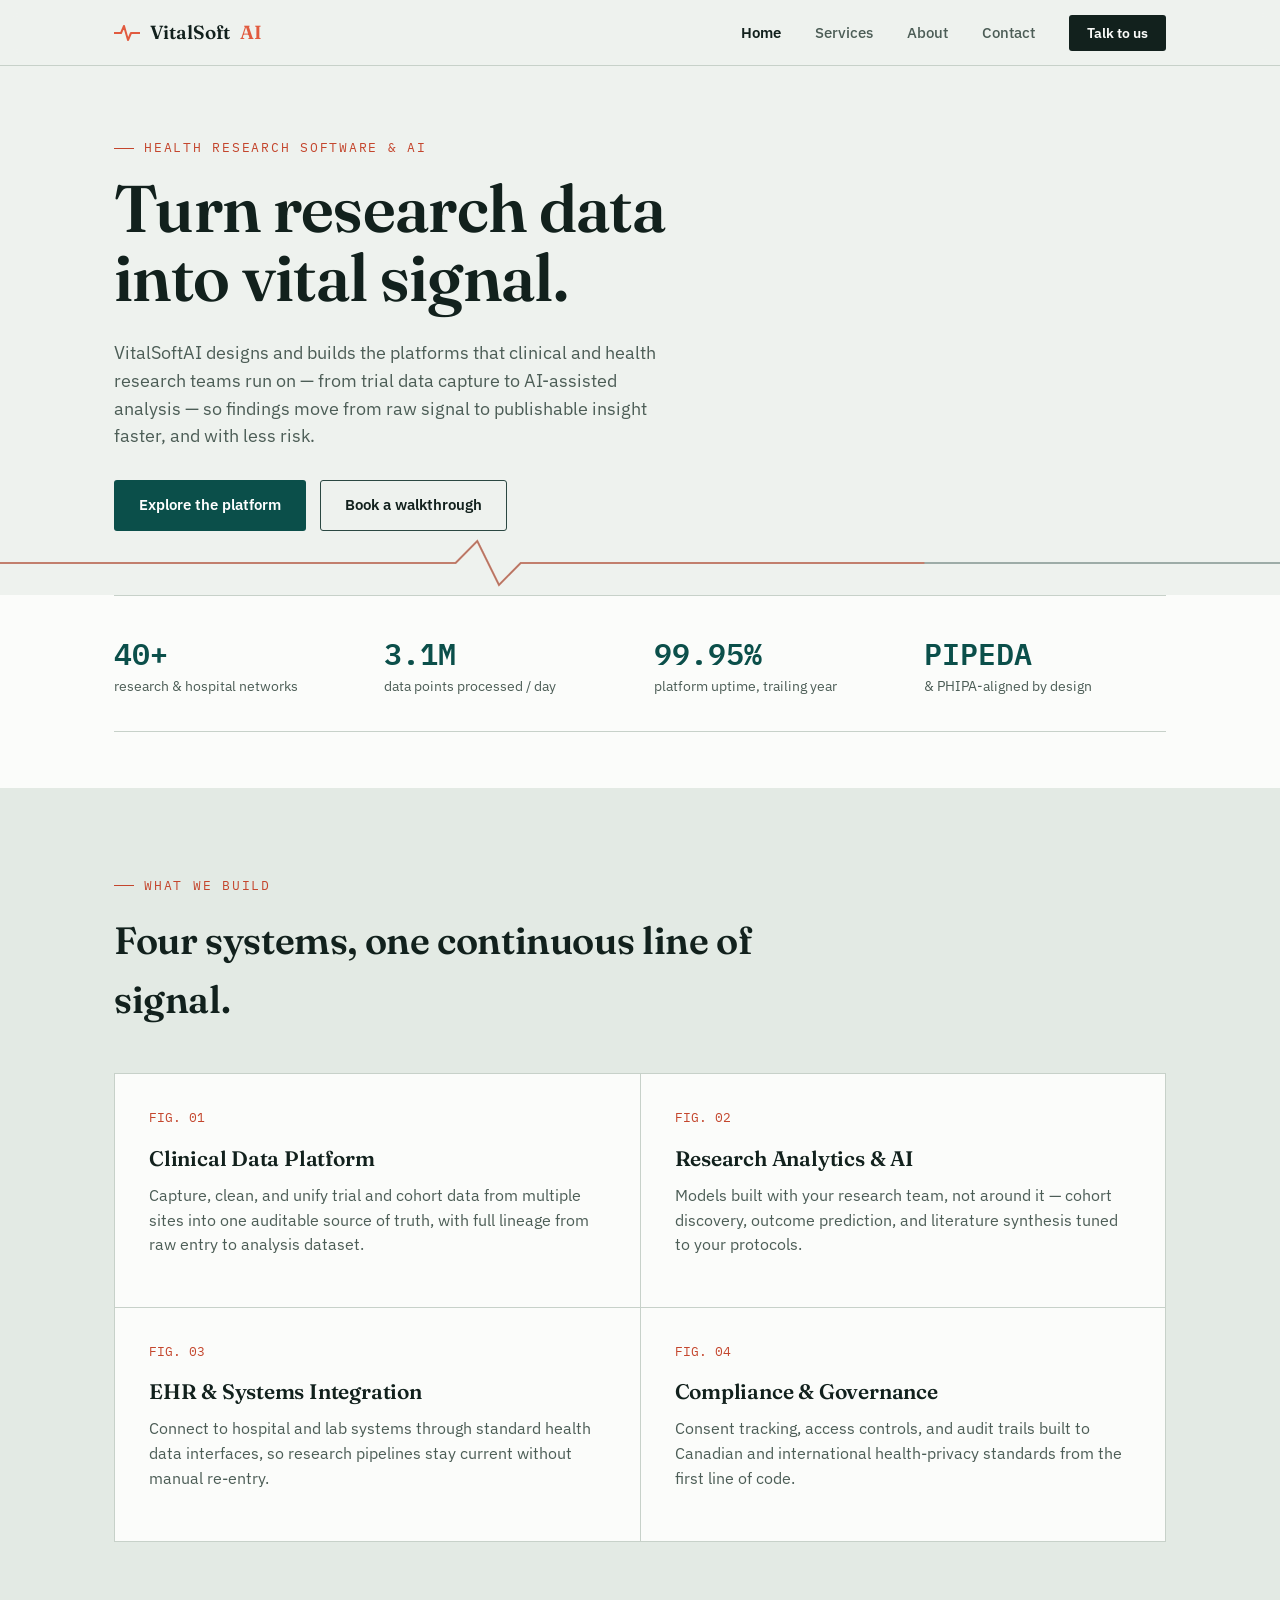
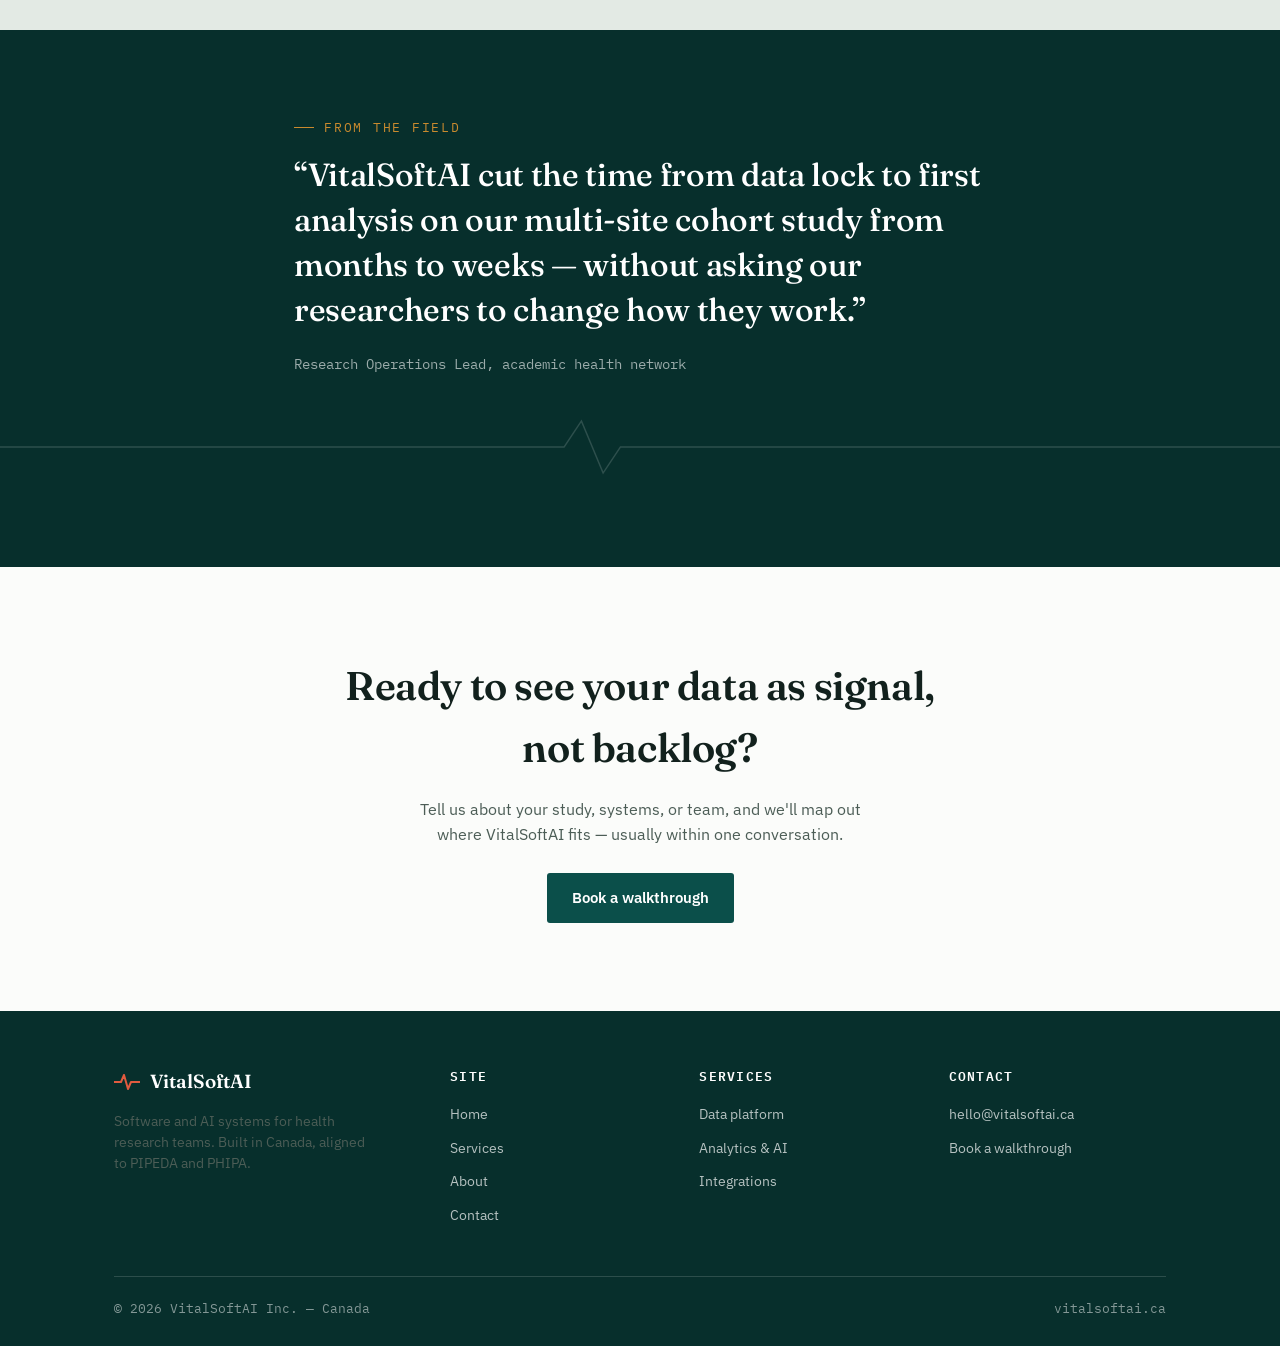
==== public/index.html @ 4e1ee99f "Fixed Message Send" ====
<!DOCTYPE html>
<html lang="en">
<head>
<meta charset="UTF-8">
<meta name="viewport" content="width=device-width, initial-scale=1.0">
<title>VitalSoftAI — Software for Health Research</title>
<meta name="description" content="VitalSoftAI builds data platforms, AI analytics, and compliant software for clinical and health research teams.">
<link rel="preconnect" href="https://fonts.googleapis.com">
<link href="https://fonts.googleapis.com/css2?family=Fraunces:opsz,wght@9..144,400;9..144,500;9..144,600;9..144,700&family=IBM+Plex+Sans:wght@400;500;600;700&family=IBM+Plex+Mono:wght@400;500;600&display=swap" rel="stylesheet">
<link rel="stylesheet" href="style.css">
</head>
<body>

<nav class="site-nav">
  <div class="wrap">
    <a href="index.html" class="brand">
      <svg class="pulse-mark" viewBox="0 0 26 16"><path d="M0 8 H7 L10 1 L14 15 L17 8 H26"/></svg>
      VitalSoft<span style="color:var(--coral)">AI</span>
    </a>
    <ul class="nav-links">
      <li><a href="index.html" class="active">Home</a></li>
      <li><a href="services.html">Services</a></li>
      <li><a href="about.html">About</a></li>
      <li><a href="contact.html">Contact</a></li>
      <li><a href="contact.html" class="nav-cta">Talk to us</a></li>
    </ul>
    <button class="nav-toggle" aria-label="Toggle menu"><span></span><span></span><span></span></button>
  </div>
</nav>

<!-- HERO -->
<header>
  <div class="wrap" style="padding-top:72px;">
    <p class="eyebrow">Health research software &amp; AI</p>
    <h1 style="font-size:clamp(38px,6vw,66px); max-width:15ch; line-height:1.05;">
      Turn research data into vital signal.
    </h1>
    <p style="font-size:18px; max-width:52ch; margin-top:20px;">
      VitalSoftAI designs and builds the platforms that clinical and health research
      teams run on — from trial data capture to AI-assisted analysis — so findings
      move from raw signal to publishable insight faster, and with less risk.
    </p>
    <div style="display:flex; gap:14px; margin-top:30px; flex-wrap:wrap;">
      <a href="services.html" class="btn btn-primary">Explore the platform</a>
      <a href="contact.html" class="btn btn-ghost">Book a walkthrough</a>
    </div>
  </div>

  <svg class="trace" viewBox="0 0 1180 64" preserveAspectRatio="none" aria-hidden="true">
    <path d="M0 32 H420 L440 10 L460 54 L480 32 H1180" />
    <path class="draw" d="M0 32 H420 L440 10 L460 54 L480 32 H1180" />
  </svg>
</header>

<!-- PROOF STRIP -->
<section class="section-tight panel-bg" style="padding-top:0;">
  <div class="wrap">
    <div style="display:grid; grid-template-columns:repeat(4,1fr); gap:28px; border-top:1px solid var(--line); border-bottom:1px solid var(--line); padding:34px 0;">
      <div>
        <div style="font-family:var(--f-mono); font-size:30px; font-weight:600; color:var(--teal);">40+</div>
        <div style="font-size:13.5px; color:var(--ink-soft);">research &amp; hospital networks</div>
      </div>
      <div>
        <div style="font-family:var(--f-mono); font-size:30px; font-weight:600; color:var(--teal);">3.1M</div>
        <div style="font-size:13.5px; color:var(--ink-soft);">data points processed / day</div>
      </div>
      <div>
        <div style="font-family:var(--f-mono); font-size:30px; font-weight:600; color:var(--teal);">99.95%</div>
        <div style="font-size:13.5px; color:var(--ink-soft);">platform uptime, trailing year</div>
      </div>
      <div>
        <div style="font-family:var(--f-mono); font-size:30px; font-weight:600; color:var(--teal);">PIPEDA</div>
        <div style="font-size:13.5px; color:var(--ink-soft);">&amp; PHIPA-aligned by design</div>
      </div>
    </div>
  </div>
</section>

<!-- PILLARS -->
<section class="alt-bg">
  <div class="wrap">
    <p class="eyebrow">What we build</p>
    <h2 style="font-size:clamp(26px,3.4vw,38px); max-width:26ch;">Four systems, one continuous line of signal.</h2>

    <div class="reveal" style="display:grid; grid-template-columns:repeat(2,1fr); gap:1px; background:var(--line); margin-top:44px; border:1px solid var(--line);">

      <div style="background:var(--panel); padding:34px;">
        <div style="font-family:var(--f-mono); font-size:12.5px; color:var(--coral-deep); margin-bottom:14px;">FIG. 01</div>
        <h3 style="font-size:21px;">Clinical Data Platform</h3>
        <p>Capture, clean, and unify trial and cohort data from multiple sites into one
        auditable source of truth, with full lineage from raw entry to analysis dataset.</p>
      </div>

      <div style="background:var(--panel); padding:34px;">
        <div style="font-family:var(--f-mono); font-size:12.5px; color:var(--coral-deep); margin-bottom:14px;">FIG. 02</div>
        <h3 style="font-size:21px;">Research Analytics &amp; AI</h3>
        <p>Models built with your research team, not around it — cohort discovery,
        outcome prediction, and literature synthesis tuned to your protocols.</p>
      </div>

      <div style="background:var(--panel); padding:34px;">
        <div style="font-family:var(--f-mono); font-size:12.5px; color:var(--coral-deep); margin-bottom:14px;">FIG. 03</div>
        <h3 style="font-size:21px;">EHR &amp; Systems Integration</h3>
        <p>Connect to hospital and lab systems through standard health data
        interfaces, so research pipelines stay current without manual re-entry.</p>
      </div>

      <div style="background:var(--panel); padding:34px;">
        <div style="font-family:var(--f-mono); font-size:12.5px; color:var(--coral-deep); margin-bottom:14px;">FIG. 04</div>
        <h3 style="font-size:21px;">Compliance &amp; Governance</h3>
        <p>Consent tracking, access controls, and audit trails built to Canadian
        and international health-privacy standards from the first line of code.</p>
      </div>

    </div>
  </div>
</section>

<!-- QUOTE / DARK BAND -->
<section class="dark">
  <div class="wrap" style="max-width:820px;">
    <p class="eyebrow">From the field</p>
    <h2 style="font-size:clamp(24px,3vw,32px); font-weight:500; line-height:1.4;">
      “VitalSoftAI cut the time from data lock to first analysis on our multi-site
      cohort study from months to weeks — without asking our researchers to
      change how they work.”
    </h2>
    <p style="margin-top:22px; color:rgba(255,255,255,0.6); font-family:var(--f-mono); font-size:13.5px;">
      Research Operations Lead, academic health network
    </p>
  </div>
  <svg class="trace on-dark" viewBox="0 0 1180 64" preserveAspectRatio="none" style="margin-top:40px;" aria-hidden="true">
    <path d="M0 32 H520 L536 6 L556 58 L572 32 H1180" />
  </svg>
</section>

<!-- CTA -->
<section class="panel-bg" style="text-align:center;">
  <div class="wrap">
    <h2 style="font-size:clamp(26px,3.6vw,40px); max-width:22ch; margin:0 auto 18px;">
      Ready to see your data as signal, not backlog?
    </h2>
    <p style="max-width:46ch; margin:0 auto 26px;">
      Tell us about your study, systems, or team, and we'll map out where
      VitalSoftAI fits — usually within one conversation.
    </p>
    <a href="contact.html" class="btn btn-primary">Book a walkthrough</a>
  </div>
</section>

<footer>
  <div class="wrap">
    <div class="foot-grid">
      <div>
        <a href="index.html" class="brand" style="margin-bottom:14px; display:flex;">
          <svg class="pulse-mark" viewBox="0 0 26 16"><path d="M0 8 H7 L10 1 L14 15 L17 8 H26" stroke="rgba(255,255,255,0.75)"/></svg>
          VitalSoftAI
        </a>
        <p style="font-size:13.5px; max-width:32ch;">Software and AI systems for health research teams. Built in Canada, aligned to PIPEDA and PHIPA.</p>
      </div>
      <div>
        <h4>Site</h4>
        <ul>
          <li><a href="index.html">Home</a></li>
          <li><a href="services.html">Services</a></li>
          <li><a href="about.html">About</a></li>
          <li><a href="contact.html">Contact</a></li>
        </ul>
      </div>
      <div>
        <h4>Services</h4>
        <ul>
          <li><a href="services.html">Data platform</a></li>
          <li><a href="services.html">Analytics &amp; AI</a></li>
          <li><a href="services.html">Integrations</a></li>
        </ul>
      </div>
      <div>
        <h4>Contact</h4>
        <ul>
          <li><a href="mailto:hello@vitalsoftai.ca">hello@vitalsoftai.ca</a></li>
          <li><a href="contact.html">Book a walkthrough</a></li>
        </ul>
      </div>
    </div>
    <div class="foot-bottom">
      <span>© 2026 VitalSoftAI Inc. — Canada</span>
      <span>vitalsoftai.ca</span>
    </div>
  </div>
</footer>

<script src="main.js"></script>
</body>
</html>
---- public/style.css ----
/* ======================================================
   VitalSoftAI — Design Tokens
   Concept: the vital-sign waveform as structural signature.
   Health research produces signal — this site reads like one.
   ====================================================== */

:root{
  /* Color */
  --paper:      #EEF2EE;
  --paper-alt:  #E3EAE4;
  --panel:      #FBFCFA;
  --ink:        #12211D;
  --ink-soft:   #4C5D56;
  --ink-faint:  #83938B;
  --teal:       #0B4F4A;
  --teal-deep:  #072F2C;
  --teal-bright:#12746C;
  --coral:      #E15B3F;
  --coral-deep: #C4462D;
  --gold:       #C98A2E;
  --line:       #C7D1C9;
  --line-dark:  #2B4842;

  /* Type */
  --f-display: 'Fraunces', serif;
  --f-body:    'IBM Plex Sans', sans-serif;
  --f-mono:    'IBM Plex Mono', monospace;

  /* Layout */
  --maxw: 1180px;
  --pad: clamp(20px, 5vw, 64px);
}

*{ box-sizing:border-box; }
html{ scroll-behavior:smooth; }

body{
  margin:0;
  background:var(--paper);
  color:var(--ink);
  font-family:var(--f-body);
  font-size:16px;
  line-height:1.55;
  -webkit-font-smoothing:antialiased;
}

img,svg{ display:block; max-width:100%; }
a{ color:inherit; }

h1,h2,h3,h4{
  font-family:var(--f-display);
  color:var(--ink);
  margin:0 0 0.4em;
  font-weight:600;
  letter-spacing:-0.01em;
}

p{ margin:0 0 1em; color:var(--ink-soft); }

.wrap{
  max-width:var(--maxw);
  margin:0 auto;
  padding-left:var(--pad);
  padding-right:var(--pad);
}

.eyebrow{
  font-family:var(--f-mono);
  font-size:12.5px;
  letter-spacing:0.14em;
  text-transform:uppercase;
  color:var(--coral-deep);
  display:flex;
  align-items:center;
  gap:10px;
  margin-bottom:16px;
}
.eyebrow::before{
  content:"";
  width:20px; height:1px;
  background:var(--coral-deep);
  display:inline-block;
}

/* focus visibility */
a:focus-visible, button:focus-visible, input:focus-visible, textarea:focus-visible{
  outline:2px solid var(--teal-bright);
  outline-offset:3px;
}

@media (prefers-reduced-motion: reduce){
  *{ animation-duration:0.001ms !important; animation-iteration-count:1 !important; transition-duration:0.001ms !important; scroll-behavior:auto !important; }
}

/* ---------------- Nav ---------------- */
.site-nav{
  position:sticky; top:0; z-index:50;
  background:rgba(238,242,238,0.88);
  backdrop-filter:blur(8px);
  border-bottom:1px solid var(--line);
}
.site-nav .wrap{
  display:flex; align-items:center; justify-content:space-between;
  padding-top:18px; padding-bottom:18px;
}
.brand{
  display:flex; align-items:center; gap:10px;
  font-family:var(--f-display);
  font-weight:600; font-size:19px;
  text-decoration:none; color:var(--ink);
}
.brand .pulse-mark{ width:26px; height:16px; }
.brand .pulse-mark path{
  fill:none; stroke:var(--coral); stroke-width:2;
  stroke-linecap:round; stroke-linejoin:round;
}
.nav-links{
  display:flex; align-items:center; gap:34px;
  list-style:none; margin:0; padding:0;
}
.nav-links a{
  text-decoration:none; font-size:14.5px; color:var(--ink-soft);
  font-weight:500; transition:color .15s ease;
}
.nav-links a:hover, .nav-links a.active{ color:var(--teal); }
.nav-links a.active{ color:var(--ink); font-weight:600; }
.nav-cta{
  background:var(--ink); color:var(--panel) !important;
  padding:9px 18px; border-radius:3px; font-size:14px !important;
  font-weight:600 !important;
}
.nav-cta:hover{ background:var(--teal); color:var(--panel) !important; }
.nav-toggle{ display:none; }

@media (max-width:820px){
  .nav-links{
    position:fixed; inset:64px 0 auto 0; background:var(--panel);
    flex-direction:column; align-items:flex-start; gap:0;
    border-bottom:1px solid var(--line);
    transform:translateY(-8px); opacity:0; pointer-events:none;
    transition:opacity .18s ease, transform .18s ease;
  }
  .nav-links.open{ transform:translateY(0); opacity:1; pointer-events:auto; }
  .nav-links li{ width:100%; border-top:1px solid var(--line); }
  .nav-links a{ display:block; padding:16px var(--pad); }
  .nav-toggle{
    display:block; background:none; border:none; cursor:pointer;
    width:32px; height:24px; position:relative;
  }
  .nav-toggle span{
    position:absolute; left:0; right:0; height:2px; background:var(--ink);
    transition:transform .2s ease, opacity .2s ease;
  }
  .nav-toggle span:nth-child(1){ top:2px; }
  .nav-toggle span:nth-child(2){ top:11px; }
  .nav-toggle span:nth-child(3){ top:20px; }
  .nav-toggle.open span:nth-child(1){ transform:translateY(9px) rotate(45deg); }
  .nav-toggle.open span:nth-child(2){ opacity:0; }
  .nav-toggle.open span:nth-child(3){ transform:translateY(-9px) rotate(-45deg); }
}

/* ---------------- Waveform divider (signature element) ---------------- */
.trace{
  width:100%; height:64px; display:block;
  overflow:visible;
}
.trace path{
  fill:none; stroke:var(--line-dark); stroke-width:1.4;
  opacity:0.55;
}
.trace.on-dark path{ stroke:rgba(255,255,255,0.28); }
.trace .draw{
  stroke:var(--coral); stroke-width:2;
  stroke-dasharray:900; stroke-dashoffset:900;
  animation:draw 2.6s ease forwards 0.2s;
}
@keyframes draw{ to{ stroke-dashoffset:0; } }

/* ---------------- Buttons ---------------- */
.btn{
  display:inline-flex; align-items:center; gap:8px;
  font-family:var(--f-body); font-weight:600; font-size:14.5px;
  padding:13px 24px; border-radius:3px; text-decoration:none;
  border:1px solid transparent; cursor:pointer; transition:all .15s ease;
}
.btn-primary{ background:var(--teal); color:#fff; }
.btn-primary:hover{ background:var(--teal-deep); }
.btn-ghost{ background:transparent; color:var(--ink); border-color:var(--line-dark); }
.btn-ghost:hover{ border-color:var(--ink); }
.btn-on-dark.btn-ghost{ color:#fff; border-color:rgba(255,255,255,0.4); }
.btn-on-dark.btn-ghost:hover{ border-color:#fff; }

/* ---------------- Sections generic ---------------- */
section{ padding:88px 0; }
.section-tight{ padding:56px 0; }
.dark{ background:var(--teal-deep); color:#fff; }
.dark p{ color:rgba(255,255,255,0.72); }
.dark h1,.dark h2,.dark h3{ color:#fff; }
.dark .eyebrow{ color:var(--gold); }
.dark .eyebrow::before{ background:var(--gold); }

.panel-bg{ background:var(--panel); }
.alt-bg{ background:var(--paper-alt); }

/* ---------------- Reveal on scroll ---------------- */
.reveal{ opacity:0; transform:translateY(14px); transition:opacity .5s ease, transform .5s ease; }
.reveal.in{ opacity:1; transform:translateY(0); }

/* ---------------- Footer ---------------- */
footer{
  background:var(--teal-deep); color:rgba(255,255,255,0.75);
  padding:56px 0 28px;
}
footer .foot-grid{
  display:grid; grid-template-columns:1.4fr 1fr 1fr 1fr; gap:32px;
  margin-bottom:40px;
}
footer h4{ color:#fff; font-family:var(--f-mono); font-size:12.5px; letter-spacing:0.1em; text-transform:uppercase; margin-bottom:14px; font-weight:600;}
footer ul{ list-style:none; margin:0; padding:0; }
footer li{ margin-bottom:9px; }
footer a{ text-decoration:none; color:rgba(255,255,255,0.7); font-size:14px; }
footer a:hover{ color:#fff; }
footer .brand{ color:#fff; }
footer .foot-bottom{
  border-top:1px solid rgba(255,255,255,0.15); padding-top:22px;
  display:flex; justify-content:space-between; flex-wrap:wrap; gap:10px;
  font-size:12.5px; font-family:var(--f-mono); color:rgba(255,255,255,0.5);
}
@media (max-width:760px){
  footer .foot-grid{ grid-template-columns:1fr 1fr; }
}

/* ---------------- Responsive overrides for inline grids ---------------- */
@media (max-width:900px){
  section .wrap > div[style*="grid-template-columns:1fr 1fr"],
  section .wrap > div[style*="grid-template-columns:1.15fr 1fr"],
  section .wrap > div[style*="grid-template-columns:1fr 1.15fr"],
  section .wrap > div[style*="grid-template-columns:1.3fr 1fr"],
  section .wrap > div[style*="grid-template-columns:repeat(4,1fr)"],
  section .wrap > div[style*="grid-template-columns:repeat(3,1fr)"],
  section .wrap > div[style*="grid-template-columns:repeat(2,1fr)"]{
    grid-template-columns:1fr !important;
  }
  section .wrap > div[style*="order:2"]{ order:1 !important; }
  section .wrap > div[style*="order:1"]{ order:2 !important; }
}
@media (max-width:620px){
  h1{ font-size:clamp(30px,9vw,40px) !important; }
}
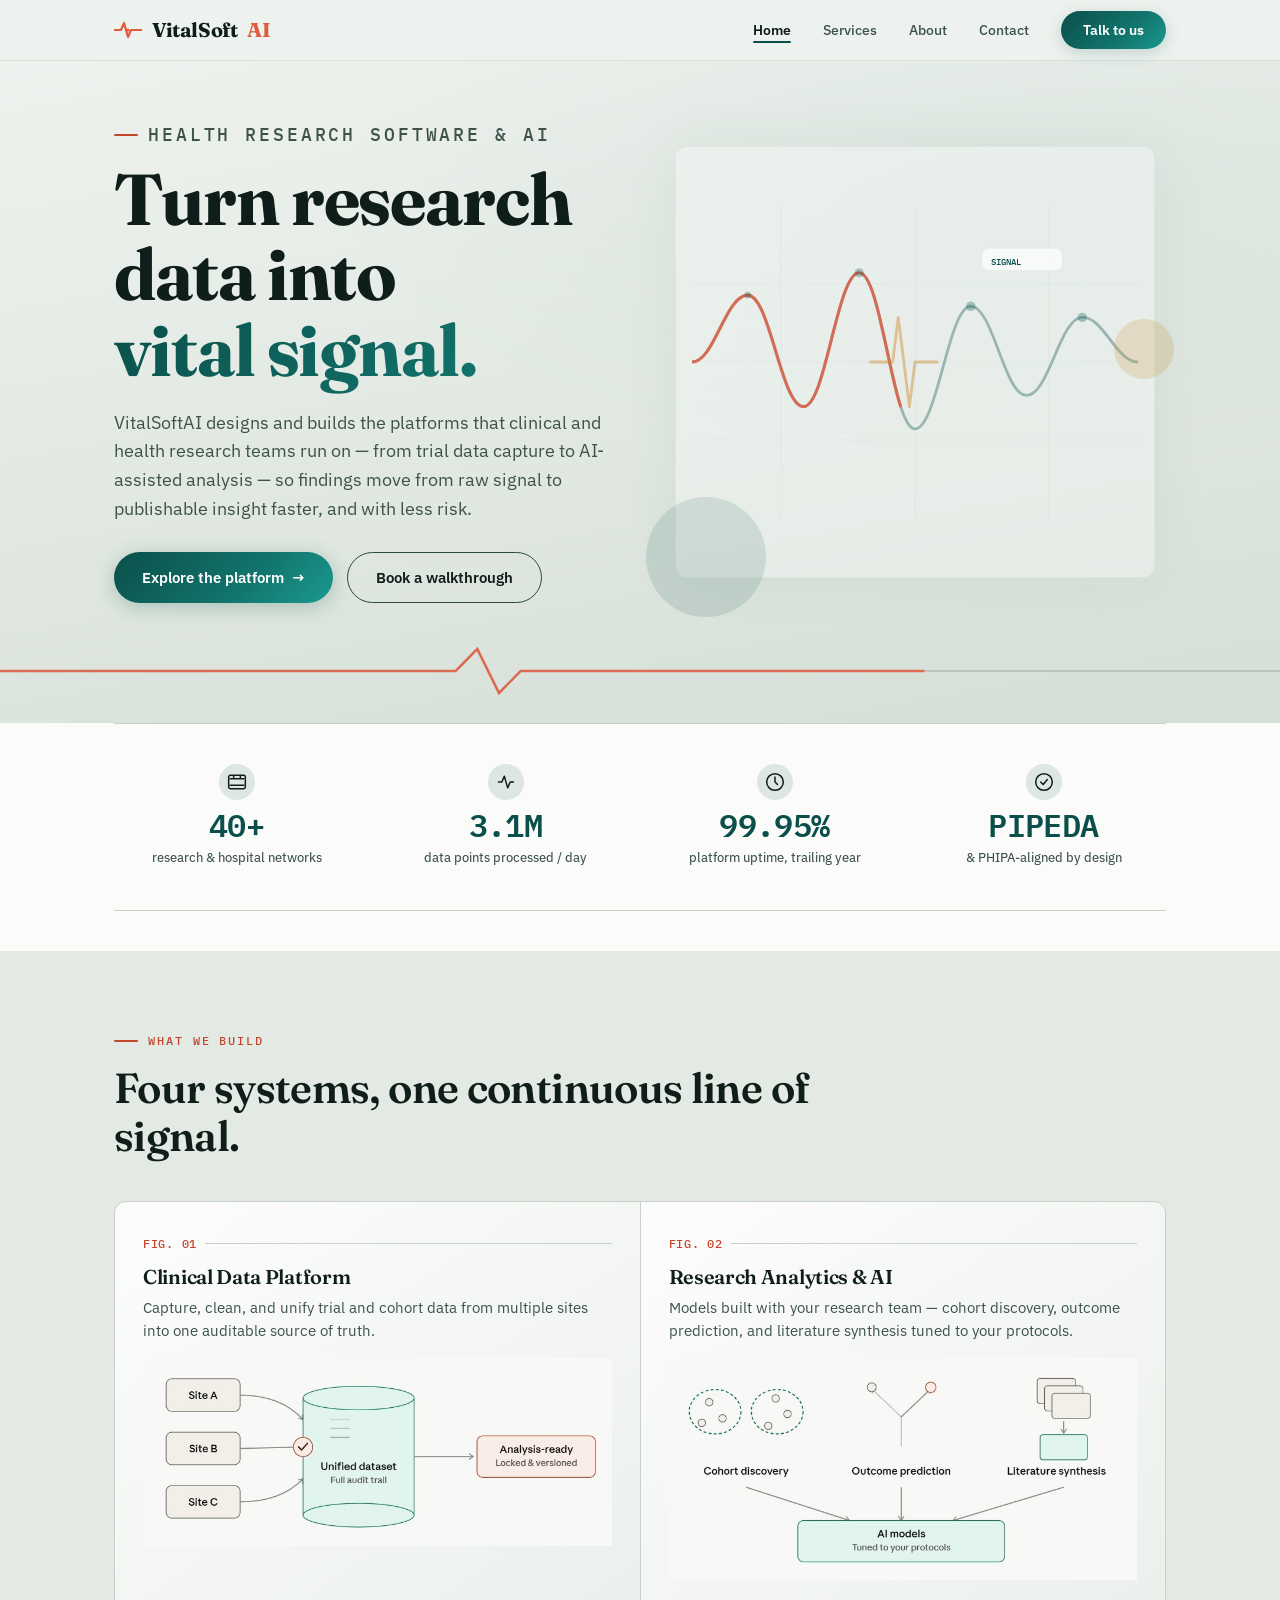
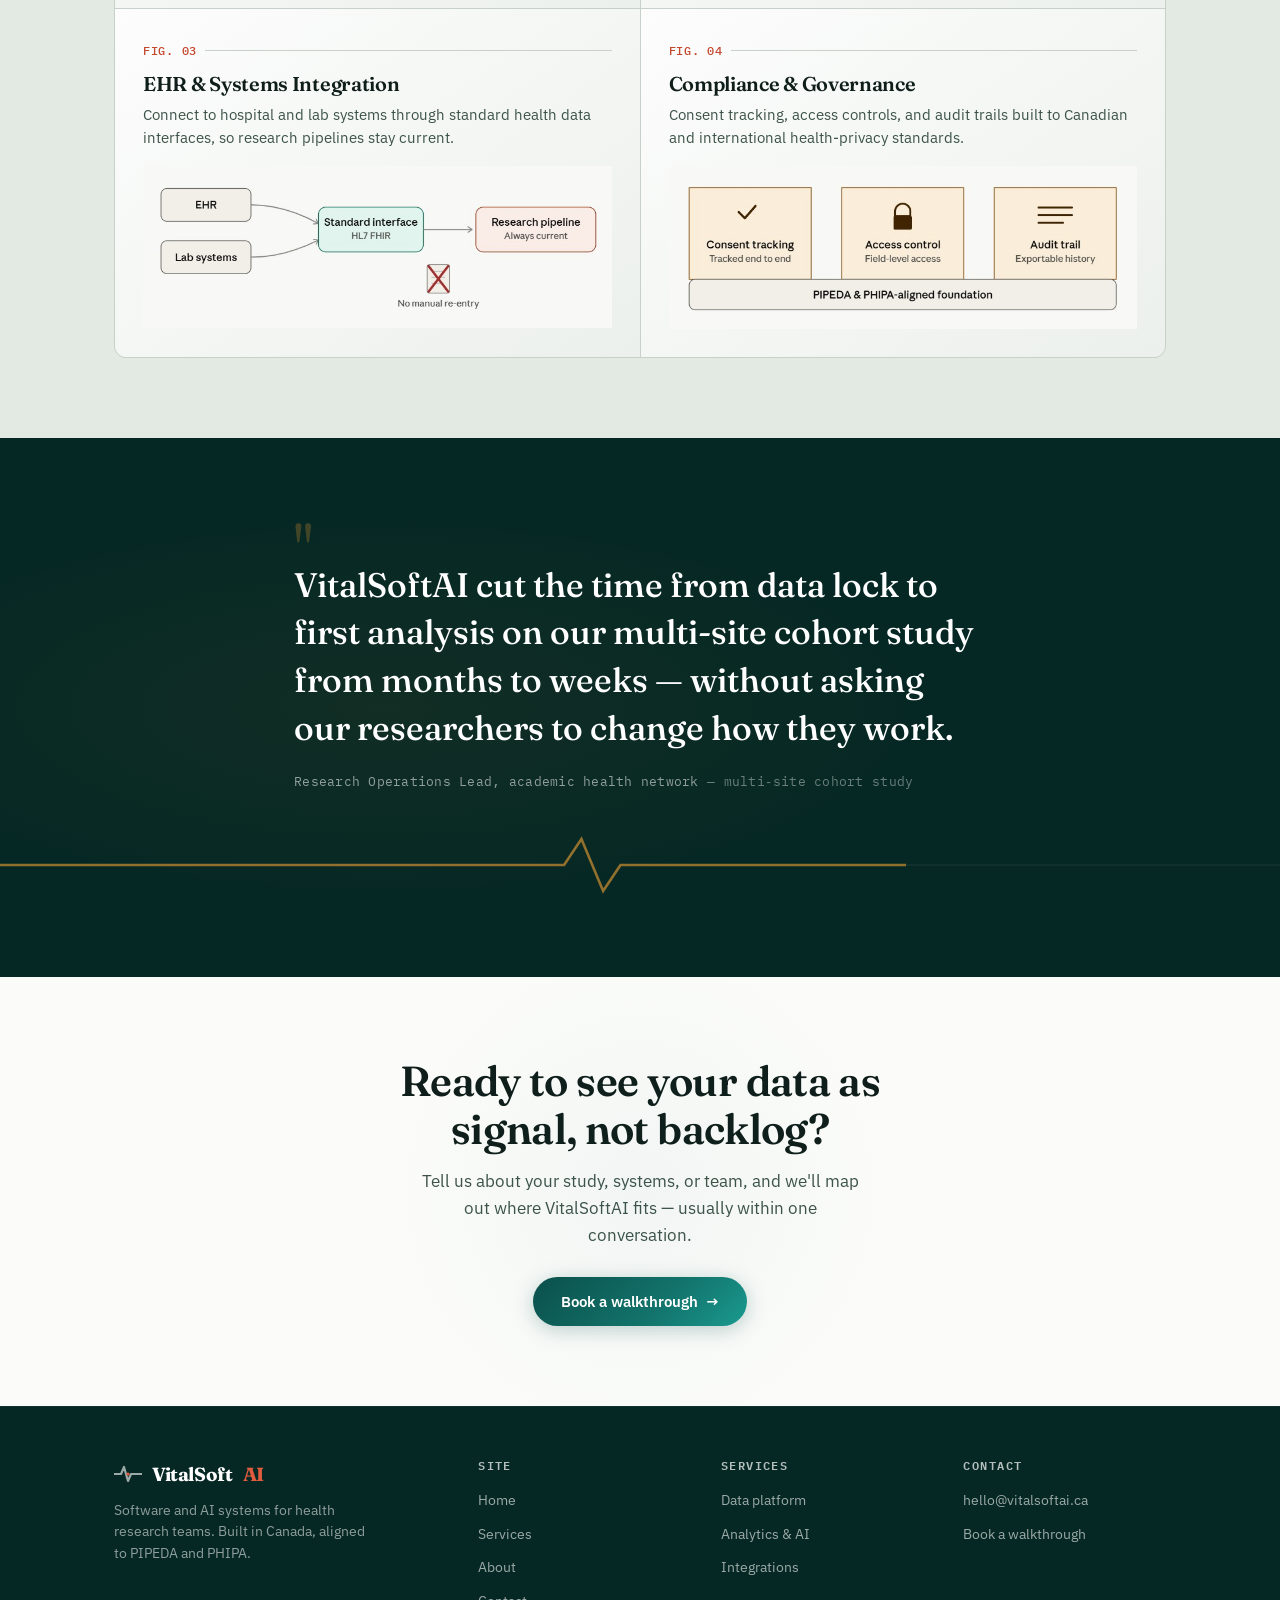
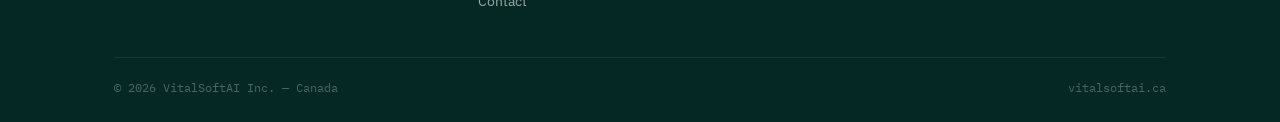
==== commit 8938fef6: "added images and css enhanced" ====
--- a/public/index.html
+++ b/public/index.html
@@ -1,195 +1,350 @@
 <!DOCTYPE html>
 <html lang="en">
 <head>
-<meta charset="UTF-8">
-<meta name="viewport" content="width=device-width, initial-scale=1.0">
-<title>VitalSoftAI — Software for Health Research</title>
-<meta name="description" content="VitalSoftAI builds data platforms, AI analytics, and compliant software for clinical and health research teams.">
-<link rel="preconnect" href="https://fonts.googleapis.com">
-<link href="https://fonts.googleapis.com/css2?family=Fraunces:opsz,wght@9..144,400;9..144,500;9..144,600;9..144,700&family=IBM+Plex+Sans:wght@400;500;600;700&family=IBM+Plex+Mono:wght@400;500;600&display=swap" rel="stylesheet">
-<link rel="stylesheet" href="style.css">
+    <meta charset="UTF-8" />
+    <meta name="viewport" content="width=device-width, initial-scale=1.0" />
+    <title>VitalSoftAI — Software for Health Research</title>
+    <meta name="description" content="VitalSoftAI builds data platforms, AI analytics, and compliant software for clinical and health research teams." />
+    <link rel="preconnect" href="https://fonts.googleapis.com" />
+    <link href="https://fonts.googleapis.com/css2?family=Fraunces:opsz,wght@9..144,400;9..144,500;9..144,600;9..144,700&family=IBM+Plex+Sans:wght@400;500;600;700&family=IBM+Plex+Mono:wght@400;500;600&display=swap" rel="stylesheet" />
+    <link rel="stylesheet" href="style.css" />
 </head>
 <body>
 
-<nav class="site-nav">
-  <div class="wrap">
-    <a href="index.html" class="brand">
-      <svg class="pulse-mark" viewBox="0 0 26 16"><path d="M0 8 H7 L10 1 L14 15 L17 8 H26"/></svg>
-      VitalSoft<span style="color:var(--coral)">AI</span>
-    </a>
-    <ul class="nav-links">
-      <li><a href="index.html" class="active">Home</a></li>
-      <li><a href="services.html">Services</a></li>
-      <li><a href="about.html">About</a></li>
-      <li><a href="contact.html">Contact</a></li>
-      <li><a href="contact.html" class="nav-cta">Talk to us</a></li>
-    </ul>
-    <button class="nav-toggle" aria-label="Toggle menu"><span></span><span></span><span></span></button>
-  </div>
-</nav>
-
-<!-- HERO -->
-<header>
-  <div class="wrap" style="padding-top:72px;">
-    <p class="eyebrow">Health research software &amp; AI</p>
-    <h1 style="font-size:clamp(38px,6vw,66px); max-width:15ch; line-height:1.05;">
-      Turn research data into vital signal.
-    </h1>
-    <p style="font-size:18px; max-width:52ch; margin-top:20px;">
-      VitalSoftAI designs and builds the platforms that clinical and health research
-      teams run on — from trial data capture to AI-assisted analysis — so findings
-      move from raw signal to publishable insight faster, and with less risk.
-    </p>
-    <div style="display:flex; gap:14px; margin-top:30px; flex-wrap:wrap;">
-      <a href="services.html" class="btn btn-primary">Explore the platform</a>
-      <a href="contact.html" class="btn btn-ghost">Book a walkthrough</a>
-    </div>
-  </div>
-
-  <svg class="trace" viewBox="0 0 1180 64" preserveAspectRatio="none" aria-hidden="true">
+    <!-- ====== NAV ====== -->
+    <nav class="site-nav" id="siteNav">
+        <div class="wrap">
+            <a href="index.html" class="brand">
+                <svg class="pulse-mark" viewBox="0 0 28 18" aria-hidden="true">
+                    <path d="M0 9 H7 L10 2 L14 16 L17 9 H28" />
+                    <circle class="pulse-dot" cx="14" cy="9" r="1.6" />
+                </svg>
+                VitalSoft<span>AI</span>
+            </a>
+            <ul class="nav-links" id="navLinks">
+                <li><a href="index.html" class="active">Home</a></li>
+                <li><a href="services.html">Services</a></li>
+                <li><a href="about.html">About</a></li>
+                <li><a href="contact.html">Contact</a></li>
+                <li><a href="contact.html" class="nav-cta">Talk to us</a></li>
+            </ul>
+            <button class="nav-toggle" id="navToggle" aria-label="Toggle menu">
+                <span></span><span></span><span></span>
+            </button>
+        </div>
+    </nav>
+
+    <!-- ====== HERO ====== -->
+    <header class="hero">
+        <div class="wrap">
+            <div class="hero-content">
+                <div class="hero-text">
+                    <p class="eyebrow">Health research software &amp; AI</p>
+                    <h1>
+                        Turn research data into<br />
+                        <span class="highlight">vital signal.</span>
+                    </h1>
+                    <p>
+                        VitalSoftAI designs and builds the platforms that clinical and health research
+                        teams run on — from trial data capture to AI-assisted analysis — so findings
+                        move from raw signal to publishable insight faster, and with less risk.
+                    </p>
+                    <div class="hero-actions">
+                        <a href="services.html" class="btn btn-primary">
+                            Explore the platform
+                            <span class="icon-arrow">→</span>
+                        </a>
+                        <a href="contact.html" class="btn btn-ghost">Book a walkthrough</a>
+                    </div>
+                </div>
+                <div class="hero-visual">
+                    <div class="viz-wrap">
+                        <!-- Animated waveform visualization -->
+                        <svg viewBox="0 0 400 280" fill="none" xmlns="http://www.w3.org/2000/svg">
+                            <defs>
+                                <linearGradient id="waveGrad" x1="0" y1="0" x2="0" y2="1">
+                                    <stop offset="0%" stop-color="#0B4F4A" stop-opacity="0.12"/>
+                                    <stop offset="100%" stop-color="#0B4F4A" stop-opacity="0.02"/>
+                                </linearGradient>
+                                <linearGradient id="waveGrad2" x1="0" y1="0" x2="0" y2="1">
+                                    <stop offset="0%" stop-color="#E15B3F" stop-opacity="0.15"/>
+                                    <stop offset="100%" stop-color="#E15B3F" stop-opacity="0.02"/>
+                                </linearGradient>
+                            </defs>
+                            <!-- Grid lines -->
+                            <g opacity="0.06">
+                                <line x1="0" y1="70" x2="400" y2="70" stroke="#0B4F4A" stroke-width="0.5"/>
+                                <line x1="0" y1="140" x2="400" y2="140" stroke="#0B4F4A" stroke-width="0.5"/>
+                                <line x1="0" y1="210" x2="400" y2="210" stroke="#0B4F4A" stroke-width="0.5"/>
+                                <line x1="80" y1="0" x2="80" y2="280" stroke="#0B4F4A" stroke-width="0.5"/>
+                                <line x1="200" y1="0" x2="200" y2="280" stroke="#0B4F4A" stroke-width="0.5"/>
+                                <line x1="320" y1="0" x2="320" y2="280" stroke="#0B4F4A" stroke-width="0.5"/>
+                            </g>
+                            <!-- Signal wave 1 (teal) -->
+                            <path d="M0 140 C20 140, 30 80, 50 80 C70 80, 80 180, 100 180 C120 180, 130 60, 150 60 C170 60, 180 200, 200 200 C220 200, 230 90, 250 90 C270 90, 280 170, 300 170 C320 170, 330 100, 350 100 C370 100, 380 140, 400 140"
+                            stroke="#0B4F4A" stroke-width="2.5" stroke-linecap="round" stroke-linejoin="round" opacity="0.35"/>
+                            <!-- Signal wave 2 (coral - animated) -->
+                            <path d="M0 140 C20 140, 30 80, 50 80 C70 80, 80 180, 100 180 C120 180, 130 60, 150 60 C170 60, 180 200, 200 200 C220 200, 230 90, 250 90 C270 90, 280 170, 300 170 C320 170, 330 100, 350 100 C370 100, 380 140, 400 140"
+                            stroke="#E15B3F" stroke-width="2.8" stroke-linecap="round" stroke-linejoin="round"
+                            stroke-dasharray="800" stroke-dashoffset="800" opacity="0.8">
+                            <animate attributeName="stroke-dashoffset" from="800" to="0" dur="3s" fill="freeze" begin="0.3s"/>
+                        </path>
+                        <!-- Heart-rate blip -->
+                        <path d="M160 140 L180 140 L185 100 L195 180 L200 140 L220 140"
+                        stroke="#C98A2E" stroke-width="2.5" stroke-linecap="round" stroke-linejoin="round" opacity="0.6">
+                        <animate attributeName="opacity" values="0.3;0.8;0.3" dur="2.4s" repeatCount="indefinite"/>
+                    </path>
+                    <!-- Data points -->
+                    <circle cx="50" cy="80" r="4" fill="#0B4F4A" opacity="0.3">
+                        <animate attributeName="r" values="3;5;3" dur="2s" repeatCount="indefinite"/>
+                    </circle>
+                    <circle cx="150" cy="60" r="4" fill="#0B4F4A" opacity="0.3">
+                        <animate attributeName="r" values="3;5;3" dur="2.2s" repeatCount="indefinite" begin="0.4s"/>
+                    </circle>
+                    <circle cx="250" cy="90" r="4" fill="#0B4F4A" opacity="0.3">
+                        <animate attributeName="r" values="3;5;3" dur="1.8s" repeatCount="indefinite" begin="0.8s"/>
+                    </circle>
+                    <circle cx="350" cy="100" r="4" fill="#0B4F4A" opacity="0.3">
+                        <animate attributeName="r" values="3;5;3" dur="2.6s" repeatCount="indefinite" begin="1.2s"/>
+                    </circle>
+                    <!-- Floating annotation -->
+                    <rect x="260" y="38" width="72" height="20" rx="6" fill="rgba(255,255,255,0.70)" stroke="rgba(199,209,201,0.3)" stroke-width="0.5"/>
+                    <text x="268" y="53" font-family="'IBM Plex Mono', monospace" font-size="8" fill="#0B4F4A" font-weight="500">SIGNAL</text>
+                </svg>
+                <div class="float-dot"></div>
+                <div class="float-dot"></div>
+                <div class="float-dot"></div>
+            </div>
+        </div>
+    </div>
+</div>
+
+<!-- Trace divider -->
+<svg class="trace" viewBox="0 0 1180 64" preserveAspectRatio="none" aria-hidden="true">
     <path d="M0 32 H420 L440 10 L460 54 L480 32 H1180" />
     <path class="draw" d="M0 32 H420 L440 10 L460 54 L480 32 H1180" />
-  </svg>
+</svg>
 </header>
 
-<!-- PROOF STRIP -->
-<section class="section-tight panel-bg" style="padding-top:0;">
-  <div class="wrap">
-    <div style="display:grid; grid-template-columns:repeat(4,1fr); gap:28px; border-top:1px solid var(--line); border-bottom:1px solid var(--line); padding:34px 0;">
-      <div>
-        <div style="font-family:var(--f-mono); font-size:30px; font-weight:600; color:var(--teal);">40+</div>
-        <div style="font-size:13.5px; color:var(--ink-soft);">research &amp; hospital networks</div>
-      </div>
-      <div>
-        <div style="font-family:var(--f-mono); font-size:30px; font-weight:600; color:var(--teal);">3.1M</div>
-        <div style="font-size:13.5px; color:var(--ink-soft);">data points processed / day</div>
-      </div>
-      <div>
-        <div style="font-family:var(--f-mono); font-size:30px; font-weight:600; color:var(--teal);">99.95%</div>
-        <div style="font-size:13.5px; color:var(--ink-soft);">platform uptime, trailing year</div>
-      </div>
-      <div>
-        <div style="font-family:var(--f-mono); font-size:30px; font-weight:600; color:var(--teal);">PIPEDA</div>
-        <div style="font-size:13.5px; color:var(--ink-soft);">&amp; PHIPA-aligned by design</div>
-      </div>
-    </div>
-  </div>
+<!-- ====== PROOF STRIP ====== -->
+<section class="section-tight" style="padding-top:0; background:var(--panel);">
+    <div class="wrap">
+        <div class="proof-strip">
+            <div class="proof-grid">
+                <div class="proof-item">
+                    <div class="icon-wrap">
+                        <svg viewBox="0 0 24 24"><path d="M4 8H20M4 16H20M8 4V8M16 4V8M4 20H20C21.1046 20 22 19.1046 22 18V6C22 4.89543 21.1046 4 20 4H4C2.89543 4 2 4.89543 2 6V18C2 19.1046 2.89543 20 4 20Z" stroke="currentColor" stroke-width="1.8" stroke-linecap="round"/></svg>
+                    </div>
+                    <span class="number">40+</span>
+                    <span class="label">research &amp; hospital networks</span>
+                </div>
+                <div class="proof-item">
+                    <div class="icon-wrap">
+                        <svg viewBox="0 0 24 24"><path d="M3 12H7L10 5L14 19L17 12H21" stroke="currentColor" stroke-width="1.8" stroke-linecap="round" stroke-linejoin="round"/></svg>
+                    </div>
+                    <span class="number">3.1M</span>
+                    <span class="label">data points processed / day</span>
+                </div>
+                <div class="proof-item">
+                    <div class="icon-wrap">
+                        <svg viewBox="0 0 24 24"><circle cx="12" cy="12" r="10" stroke="currentColor" stroke-width="1.8"/><path d="M12 6V12L15 15" stroke="currentColor" stroke-width="1.8" stroke-linecap="round"/></svg>
+                    </div>
+                    <span class="number">99.95%</span>
+                    <span class="label">platform uptime, trailing year</span>
+                </div>
+                <div class="proof-item">
+                    <div class="icon-wrap">
+                        <svg viewBox="0 0 24 24"><path d="M12 22C17.5228 22 22 17.5228 22 12C22 6.47715 17.5228 2 12 2C6.47715 2 2 6.47715 2 12C2 17.5228 6.47715 22 12 22Z" stroke="currentColor" stroke-width="1.8"/><path d="M8 12L11 15L16 9" stroke="currentColor" stroke-width="1.8" stroke-linecap="round" stroke-linejoin="round"/></svg>
+                    </div>
+                    <span class="number">PIPEDA</span>
+                    <span class="label">&amp; PHIPA-aligned by design</span>
+                </div>
+            </div>
+        </div>
+    </div>
 </section>
 
-<!-- PILLARS -->
+<!-- ====== PILLARS ====== -->
 <section class="alt-bg">
-  <div class="wrap">
-    <p class="eyebrow">What we build</p>
-    <h2 style="font-size:clamp(26px,3.4vw,38px); max-width:26ch;">Four systems, one continuous line of signal.</h2>
-
-    <div class="reveal" style="display:grid; grid-template-columns:repeat(2,1fr); gap:1px; background:var(--line); margin-top:44px; border:1px solid var(--line);">
-
-      <div style="background:var(--panel); padding:34px;">
-        <div style="font-family:var(--f-mono); font-size:12.5px; color:var(--coral-deep); margin-bottom:14px;">FIG. 01</div>
-        <h3 style="font-size:21px;">Clinical Data Platform</h3>
-        <p>Capture, clean, and unify trial and cohort data from multiple sites into one
-        auditable source of truth, with full lineage from raw entry to analysis dataset.</p>
-      </div>
-
-      <div style="background:var(--panel); padding:34px;">
-        <div style="font-family:var(--f-mono); font-size:12.5px; color:var(--coral-deep); margin-bottom:14px;">FIG. 02</div>
-        <h3 style="font-size:21px;">Research Analytics &amp; AI</h3>
-        <p>Models built with your research team, not around it — cohort discovery,
-        outcome prediction, and literature synthesis tuned to your protocols.</p>
-      </div>
-
-      <div style="background:var(--panel); padding:34px;">
-        <div style="font-family:var(--f-mono); font-size:12.5px; color:var(--coral-deep); margin-bottom:14px;">FIG. 03</div>
-        <h3 style="font-size:21px;">EHR &amp; Systems Integration</h3>
-        <p>Connect to hospital and lab systems through standard health data
-        interfaces, so research pipelines stay current without manual re-entry.</p>
-      </div>
-
-      <div style="background:var(--panel); padding:34px;">
-        <div style="font-family:var(--f-mono); font-size:12.5px; color:var(--coral-deep); margin-bottom:14px;">FIG. 04</div>
-        <h3 style="font-size:21px;">Compliance &amp; Governance</h3>
-        <p>Consent tracking, access controls, and audit trails built to Canadian
-        and international health-privacy standards from the first line of code.</p>
-      </div>
-
-    </div>
-  </div>
+    <div class="wrap">
+        <p class="eyebrow">What we build</p>
+        <h2 style="max-width:26ch;">Four systems, one continuous line of signal.</h2>
+
+        <div class="pillars-grid reveal">
+            <!-- Card 1 -->
+            <div class="pillar-card reveal reveal-delay-1">
+                <div class="fig">
+                    <span>FIG. 01</span>
+                    <span class="line"></span>
+                </div>
+                <h3>Clinical Data Platform</h3>
+                <p>Capture, clean, and unify trial and cohort data from multiple sites into one auditable source of truth.</p>
+                <img src="./images/01.jpg" alt="">
+            </div>
+
+            <!-- Card 2 -->
+            <div class="pillar-card reveal reveal-delay-2">
+                <div class="fig">
+                    <span>FIG. 02</span>
+                    <span class="line"></span>
+                </div>
+                <h3>Research Analytics &amp; AI</h3>
+                <p>Models built with your research team — cohort discovery, outcome prediction, and literature synthesis tuned to your protocols.</p>
+                <img src="./images/02.jpg" alt="">
+            </div>
+
+            <!-- Card 3 -->
+            <div class="pillar-card reveal reveal-delay-3">
+                <div class="fig">
+                    <span>FIG. 03</span>
+                    <span class="line"></span>
+                </div>
+                <h3>EHR &amp; Systems Integration</h3>
+                <p>Connect to hospital and lab systems through standard health data interfaces, so research pipelines stay current.</p>
+                <img src="./images/03.jpg" alt="">
+            </div>
+
+            <!-- Card 4 -->
+            <div class="pillar-card reveal reveal-delay-4">
+                <div class="fig">
+                    <span>FIG. 04</span>
+                    <span class="line"></span>
+                </div>
+                <h3>Compliance &amp; Governance</h3>
+                <p>Consent tracking, access controls, and audit trails built to Canadian and international health-privacy standards.</p>
+                <img src="./images/04.jpg" alt="">
+            </div>
+        </div>
+    </div>
 </section>
 
-<!-- QUOTE / DARK BAND -->
-<section class="dark">
-  <div class="wrap" style="max-width:820px;">
-    <p class="eyebrow">From the field</p>
-    <h2 style="font-size:clamp(24px,3vw,32px); font-weight:500; line-height:1.4;">
-      “VitalSoftAI cut the time from data lock to first analysis on our multi-site
-      cohort study from months to weeks — without asking our researchers to
-      change how they work.”
-    </h2>
-    <p style="margin-top:22px; color:rgba(255,255,255,0.6); font-family:var(--f-mono); font-size:13.5px;">
-      Research Operations Lead, academic health network
-    </p>
-  </div>
-  <svg class="trace on-dark" viewBox="0 0 1180 64" preserveAspectRatio="none" style="margin-top:40px;" aria-hidden="true">
-    <path d="M0 32 H520 L536 6 L556 58 L572 32 H1180" />
-  </svg>
+<!-- ====== QUOTE / DARK BAND ====== -->
+<section class="dark quote-band">
+    <div class="wrap" style="max-width:820px;">
+        <span class="quote-mark">"</span>
+        <blockquote>
+            VitalSoftAI cut the time from data lock to first analysis on our multi-site
+            cohort study from months to weeks — without asking our researchers to
+            change how they work.
+        </blockquote>
+        <div class="attribution">
+            Research Operations Lead, academic health network
+            <span class="role">— multi‑site cohort study</span>
+        </div>
+    </div>
+    <svg class="trace on-dark" viewBox="0 0 1180 64" preserveAspectRatio="none" style="margin-top:40px;" aria-hidden="true">
+        <path d="M0 32 H520 L536 6 L556 58 L572 32 H1180" />
+        <path class="draw" d="M0 32 H520 L536 6 L556 58 L572 32 H1180" />
+    </svg>
 </section>
 
-<!-- CTA -->
-<section class="panel-bg" style="text-align:center;">
-  <div class="wrap">
-    <h2 style="font-size:clamp(26px,3.6vw,40px); max-width:22ch; margin:0 auto 18px;">
-      Ready to see your data as signal, not backlog?
-    </h2>
-    <p style="max-width:46ch; margin:0 auto 26px;">
-      Tell us about your study, systems, or team, and we'll map out where
-      VitalSoftAI fits — usually within one conversation.
-    </p>
-    <a href="contact.html" class="btn btn-primary">Book a walkthrough</a>
-  </div>
+<!-- ====== CTA ====== -->
+<section class="panel-bg cta-section">
+    <div class="glow-ring"></div>
+    <div class="wrap">
+        <h2>Ready to see your data as signal, not backlog?</h2>
+        <p>
+            Tell us about your study, systems, or team, and we'll map out where
+            VitalSoftAI fits — usually within one conversation.
+        </p>
+        <a href="contact.html" class="btn btn-primary">
+            Book a walkthrough
+            <span class="icon-arrow">→</span>
+        </a>
+    </div>
 </section>
 
+<!-- ====== FOOTER ====== -->
 <footer>
-  <div class="wrap">
-    <div class="foot-grid">
-      <div>
-        <a href="index.html" class="brand" style="margin-bottom:14px; display:flex;">
-          <svg class="pulse-mark" viewBox="0 0 26 16"><path d="M0 8 H7 L10 1 L14 15 L17 8 H26" stroke="rgba(255,255,255,0.75)"/></svg>
-          VitalSoftAI
-        </a>
-        <p style="font-size:13.5px; max-width:32ch;">Software and AI systems for health research teams. Built in Canada, aligned to PIPEDA and PHIPA.</p>
-      </div>
-      <div>
-        <h4>Site</h4>
-        <ul>
-          <li><a href="index.html">Home</a></li>
-          <li><a href="services.html">Services</a></li>
-          <li><a href="about.html">About</a></li>
-          <li><a href="contact.html">Contact</a></li>
-        </ul>
-      </div>
-      <div>
-        <h4>Services</h4>
-        <ul>
-          <li><a href="services.html">Data platform</a></li>
-          <li><a href="services.html">Analytics &amp; AI</a></li>
-          <li><a href="services.html">Integrations</a></li>
-        </ul>
-      </div>
-      <div>
-        <h4>Contact</h4>
-        <ul>
-          <li><a href="mailto:hello@vitalsoftai.ca">hello@vitalsoftai.ca</a></li>
-          <li><a href="contact.html">Book a walkthrough</a></li>
-        </ul>
-      </div>
-    </div>
-    <div class="foot-bottom">
-      <span>© 2026 VitalSoftAI Inc. — Canada</span>
-      <span>vitalsoftai.ca</span>
-    </div>
-  </div>
+    <div class="wrap">
+        <div class="foot-grid">
+            <div class="foot-brand">
+                <a href="index.html" class="brand">
+                    <svg class="pulse-mark" viewBox="0 0 28 18" aria-hidden="true">
+                        <path d="M0 9 H7 L10 2 L14 16 L17 9 H28" />
+                        <circle class="pulse-dot" cx="14" cy="9" r="1.6" />
+                    </svg>
+                    VitalSoft<span>AI</span>
+                </a>
+                <p>Software and AI systems for health research teams. Built in Canada, aligned to PIPEDA and PHIPA.</p>
+            </div>
+            <div>
+                <h4>Site</h4>
+                <ul>
+                    <li><a href="index.html">Home</a></li>
+                    <li><a href="services.html">Services</a></li>
+                    <li><a href="about.html">About</a></li>
+                    <li><a href="contact.html">Contact</a></li>
+                </ul>
+            </div>
+            <div>
+                <h4>Services</h4>
+                <ul>
+                    <li><a href="services.html">Data platform</a></li>
+                    <li><a href="services.html">Analytics &amp; AI</a></li>
+                    <li><a href="services.html">Integrations</a></li>
+                </ul>
+            </div>
+            <div>
+                <h4>Contact</h4>
+                <ul>
+                    <li><a href="mailto:hello@vitalsoftai.ca">hello@vitalsoftai.ca</a></li>
+                    <li><a href="contact.html">Book a walkthrough</a></li>
+                </ul>
+            </div>
+        </div>
+        <div class="foot-bottom">
+            <span>© 2026 VitalSoftAI Inc. — Canada</span>
+            <span>vitalsoftai.ca</span>
+        </div>
+    </div>
 </footer>
 
-<script src="main.js"></script>
+<script>
+    // Mobile nav toggle
+    const toggle = document.getElementById('navToggle');
+    const links = document.getElementById('navLinks');
+    if (toggle && links) {
+        toggle.addEventListener('click', () => {
+            const isOpen = links.classList.toggle('open');
+            toggle.classList.toggle('open');
+            toggle.setAttribute('aria-expanded', isOpen);
+        });
+        links.querySelectorAll('a').forEach(link => {
+            link.addEventListener('click', () => {
+                links.classList.remove('open');
+                toggle.classList.remove('open');
+                toggle.setAttribute('aria-expanded', 'false');
+            });
+        });
+    }
+
+    // Nav shadow on scroll
+    const nav = document.getElementById('siteNav');
+    window.addEventListener('scroll', () => {
+        if (window.scrollY > 20) {
+            nav.classList.add('scrolled');
+        } else {
+            nav.classList.remove('scrolled');
+        }
+    });
+
+    // Reveal on scroll
+    const reveals = document.querySelectorAll('.reveal');
+    if (reveals.length && 'IntersectionObserver' in window) {
+        const observer = new IntersectionObserver((entries) => {
+            entries.forEach(entry => {
+                if (entry.isIntersecting) {
+                    entry.target.classList.add('in');
+                    observer.unobserve(entry.target);
+                }
+            });
+        }, { threshold: 0.15, rootMargin: '0px 0px -40px 0px' });
+        reveals.forEach(el => observer.observe(el));
+    } else {
+        reveals.forEach(el => el.classList.add('in'));
+    }
+</script>
+
 </body>
-</html>
+</html>
--- a/public/style.css
+++ b/public/style.css
@@ -1,249 +1,1070 @@
 /* ======================================================
-   VitalSoftAI — Design Tokens
-   Concept: the vital-sign waveform as structural signature.
-   Health research produces signal — this site reads like one.
+   VitalSoftAI — Design Tokens (Enhanced)
    ====================================================== */
-
-:root{
+:root {
   /* Color */
-  --paper:      #EEF2EE;
-  --paper-alt:  #E3EAE4;
-  --panel:      #FBFCFA;
-  --ink:        #12211D;
-  --ink-soft:   #4C5D56;
-  --ink-faint:  #83938B;
-  --teal:       #0B4F4A;
-  --teal-deep:  #072F2C;
-  --teal-bright:#12746C;
-  --coral:      #E15B3F;
-  --coral-deep: #C4462D;
-  --gold:       #C98A2E;
-  --line:       #C7D1C9;
-  --line-dark:  #2B4842;
+  --paper: #eef2ee;
+  --paper-alt: #e3eae4;
+  --panel: #fbfcfa;
+  --ink: #0f1e1a;
+  --ink-soft: #3d534a;
+  --ink-faint: #7a8f86;
+  --teal: #0b4f4a;
+  --teal-deep: #062824;
+  --teal-bright: #12746c;
+  --teal-glow: rgba(11, 79, 74, 0.12);
+  --coral: #e15b3f;
+  --coral-deep: #c4462d;
+  --coral-glow: rgba(225, 91, 63, 0.15);
+  --gold: #c98a2e;
+  --gold-glow: rgba(201, 138, 46, 0.2);
+  --line: #c7d1c9;
+  --line-dark: #2b4842;
+
+  /* Gradients */
+  --grad-teal: linear-gradient(135deg, #0b4f4a 0%, #12746c 60%, #1a9a8f 100%);
+  --grad-coral: linear-gradient(135deg, #e15b3f 0%, #c4462d 100%);
+  --grad-hero: linear-gradient(170deg, #eef2ee 0%, #e3eae4 45%, #d5dfd6 100%);
+  --grad-card: linear-gradient(
+    145deg,
+    rgba(255, 255, 255, 0.95) 0%,
+    rgba(245, 248, 245, 0.8) 100%
+  );
 
   /* Type */
-  --f-display: 'Fraunces', serif;
-  --f-body:    'IBM Plex Sans', sans-serif;
-  --f-mono:    'IBM Plex Mono', monospace;
+  --f-display: "Fraunces", serif;
+  --f-body: "IBM Plex Sans", sans-serif;
+  --f-mono: "IBM Plex Mono", monospace;
 
   /* Layout */
   --maxw: 1180px;
   --pad: clamp(20px, 5vw, 64px);
-}
-
-*{ box-sizing:border-box; }
-html{ scroll-behavior:smooth; }
-
-body{
-  margin:0;
-  background:var(--paper);
-  color:var(--ink);
-  font-family:var(--f-body);
-  font-size:16px;
-  line-height:1.55;
-  -webkit-font-smoothing:antialiased;
-}
-
-img,svg{ display:block; max-width:100%; }
-a{ color:inherit; }
-
-h1,h2,h3,h4{
-  font-family:var(--f-display);
-  color:var(--ink);
-  margin:0 0 0.4em;
-  font-weight:600;
-  letter-spacing:-0.01em;
-}
-
-p{ margin:0 0 1em; color:var(--ink-soft); }
-
-.wrap{
-  max-width:var(--maxw);
-  margin:0 auto;
-  padding-left:var(--pad);
-  padding-right:var(--pad);
-}
-
-.eyebrow{
-  font-family:var(--f-mono);
-  font-size:12.5px;
-  letter-spacing:0.14em;
-  text-transform:uppercase;
-  color:var(--coral-deep);
-  display:flex;
-  align-items:center;
-  gap:10px;
-  margin-bottom:16px;
-}
-.eyebrow::before{
-  content:"";
-  width:20px; height:1px;
-  background:var(--coral-deep);
-  display:inline-block;
-}
-
-/* focus visibility */
-a:focus-visible, button:focus-visible, input:focus-visible, textarea:focus-visible{
-  outline:2px solid var(--teal-bright);
-  outline-offset:3px;
-}
-
-@media (prefers-reduced-motion: reduce){
-  *{ animation-duration:0.001ms !important; animation-iteration-count:1 !important; transition-duration:0.001ms !important; scroll-behavior:auto !important; }
-}
-
-/* ---------------- Nav ---------------- */
-.site-nav{
-  position:sticky; top:0; z-index:50;
-  background:rgba(238,242,238,0.88);
-  backdrop-filter:blur(8px);
-  border-bottom:1px solid var(--line);
-}
-.site-nav .wrap{
-  display:flex; align-items:center; justify-content:space-between;
-  padding-top:18px; padding-bottom:18px;
-}
-.brand{
-  display:flex; align-items:center; gap:10px;
-  font-family:var(--f-display);
-  font-weight:600; font-size:19px;
-  text-decoration:none; color:var(--ink);
-}
-.brand .pulse-mark{ width:26px; height:16px; }
-.brand .pulse-mark path{
-  fill:none; stroke:var(--coral); stroke-width:2;
-  stroke-linecap:round; stroke-linejoin:round;
-}
-.nav-links{
-  display:flex; align-items:center; gap:34px;
-  list-style:none; margin:0; padding:0;
-}
-.nav-links a{
-  text-decoration:none; font-size:14.5px; color:var(--ink-soft);
-  font-weight:500; transition:color .15s ease;
-}
-.nav-links a:hover, .nav-links a.active{ color:var(--teal); }
-.nav-links a.active{ color:var(--ink); font-weight:600; }
-.nav-cta{
-  background:var(--ink); color:var(--panel) !important;
-  padding:9px 18px; border-radius:3px; font-size:14px !important;
-  font-weight:600 !important;
-}
-.nav-cta:hover{ background:var(--teal); color:var(--panel) !important; }
-.nav-toggle{ display:none; }
-
-@media (max-width:820px){
-  .nav-links{
-    position:fixed; inset:64px 0 auto 0; background:var(--panel);
-    flex-direction:column; align-items:flex-start; gap:0;
-    border-bottom:1px solid var(--line);
-    transform:translateY(-8px); opacity:0; pointer-events:none;
-    transition:opacity .18s ease, transform .18s ease;
-  }
-  .nav-links.open{ transform:translateY(0); opacity:1; pointer-events:auto; }
-  .nav-links li{ width:100%; border-top:1px solid var(--line); }
-  .nav-links a{ display:block; padding:16px var(--pad); }
-  .nav-toggle{
-    display:block; background:none; border:none; cursor:pointer;
-    width:32px; height:24px; position:relative;
-  }
-  .nav-toggle span{
-    position:absolute; left:0; right:0; height:2px; background:var(--ink);
-    transition:transform .2s ease, opacity .2s ease;
-  }
-  .nav-toggle span:nth-child(1){ top:2px; }
-  .nav-toggle span:nth-child(2){ top:11px; }
-  .nav-toggle span:nth-child(3){ top:20px; }
-  .nav-toggle.open span:nth-child(1){ transform:translateY(9px) rotate(45deg); }
-  .nav-toggle.open span:nth-child(2){ opacity:0; }
-  .nav-toggle.open span:nth-child(3){ transform:translateY(-9px) rotate(-45deg); }
-}
-
-/* ---------------- Waveform divider (signature element) ---------------- */
-.trace{
-  width:100%; height:64px; display:block;
-  overflow:visible;
-}
-.trace path{
-  fill:none; stroke:var(--line-dark); stroke-width:1.4;
-  opacity:0.55;
-}
-.trace.on-dark path{ stroke:rgba(255,255,255,0.28); }
-.trace .draw{
-  stroke:var(--coral); stroke-width:2;
-  stroke-dasharray:900; stroke-dashoffset:900;
-  animation:draw 2.6s ease forwards 0.2s;
-}
-@keyframes draw{ to{ stroke-dashoffset:0; } }
-
-/* ---------------- Buttons ---------------- */
-.btn{
-  display:inline-flex; align-items:center; gap:8px;
-  font-family:var(--f-body); font-weight:600; font-size:14.5px;
-  padding:13px 24px; border-radius:3px; text-decoration:none;
-  border:1px solid transparent; cursor:pointer; transition:all .15s ease;
-}
-.btn-primary{ background:var(--teal); color:#fff; }
-.btn-primary:hover{ background:var(--teal-deep); }
-.btn-ghost{ background:transparent; color:var(--ink); border-color:var(--line-dark); }
-.btn-ghost:hover{ border-color:var(--ink); }
-.btn-on-dark.btn-ghost{ color:#fff; border-color:rgba(255,255,255,0.4); }
-.btn-on-dark.btn-ghost:hover{ border-color:#fff; }
-
-/* ---------------- Sections generic ---------------- */
-section{ padding:88px 0; }
-.section-tight{ padding:56px 0; }
-.dark{ background:var(--teal-deep); color:#fff; }
-.dark p{ color:rgba(255,255,255,0.72); }
-.dark h1,.dark h2,.dark h3{ color:#fff; }
-.dark .eyebrow{ color:var(--gold); }
-.dark .eyebrow::before{ background:var(--gold); }
-
-.panel-bg{ background:var(--panel); }
-.alt-bg{ background:var(--paper-alt); }
-
-/* ---------------- Reveal on scroll ---------------- */
-.reveal{ opacity:0; transform:translateY(14px); transition:opacity .5s ease, transform .5s ease; }
-.reveal.in{ opacity:1; transform:translateY(0); }
-
-/* ---------------- Footer ---------------- */
-footer{
-  background:var(--teal-deep); color:rgba(255,255,255,0.75);
-  padding:56px 0 28px;
-}
-footer .foot-grid{
-  display:grid; grid-template-columns:1.4fr 1fr 1fr 1fr; gap:32px;
-  margin-bottom:40px;
-}
-footer h4{ color:#fff; font-family:var(--f-mono); font-size:12.5px; letter-spacing:0.1em; text-transform:uppercase; margin-bottom:14px; font-weight:600;}
-footer ul{ list-style:none; margin:0; padding:0; }
-footer li{ margin-bottom:9px; }
-footer a{ text-decoration:none; color:rgba(255,255,255,0.7); font-size:14px; }
-footer a:hover{ color:#fff; }
-footer .brand{ color:#fff; }
-footer .foot-bottom{
-  border-top:1px solid rgba(255,255,255,0.15); padding-top:22px;
-  display:flex; justify-content:space-between; flex-wrap:wrap; gap:10px;
-  font-size:12.5px; font-family:var(--f-mono); color:rgba(255,255,255,0.5);
-}
-@media (max-width:760px){
-  footer .foot-grid{ grid-template-columns:1fr 1fr; }
-}
-
-/* ---------------- Responsive overrides for inline grids ---------------- */
-@media (max-width:900px){
-  section .wrap > div[style*="grid-template-columns:1fr 1fr"],
-  section .wrap > div[style*="grid-template-columns:1.15fr 1fr"],
-  section .wrap > div[style*="grid-template-columns:1fr 1.15fr"],
-  section .wrap > div[style*="grid-template-columns:1.3fr 1fr"],
-  section .wrap > div[style*="grid-template-columns:repeat(4,1fr)"],
-  section .wrap > div[style*="grid-template-columns:repeat(3,1fr)"],
-  section .wrap > div[style*="grid-template-columns:repeat(2,1fr)"]{
-    grid-template-columns:1fr !important;
-  }
-  section .wrap > div[style*="order:2"]{ order:1 !important; }
-  section .wrap > div[style*="order:1"]{ order:2 !important; }
-}
-@media (max-width:620px){
-  h1{ font-size:clamp(30px,9vw,40px) !important; }
-}
+  --radius: 12px;
+  --radius-sm: 6px;
+  --shadow-card:
+    0 8px 32px rgba(11, 79, 74, 0.08), 0 2px 8px rgba(11, 79, 74, 0.04);
+  --shadow-hover:
+    0 16px 48px rgba(11, 79, 74, 0.14), 0 4px 16px rgba(11, 79, 74, 0.06);
+  --shadow-glow: 0 0 60px rgba(11, 79, 74, 0.06);
+}
+
+* {
+  box-sizing: border-box;
+  margin: 0;
+  padding: 0;
+}
+html {
+  scroll-behavior: smooth;
+}
+
+body {
+  background: var(--paper);
+  color: var(--ink);
+  font-family: var(--f-body);
+  font-size: 16px;
+  line-height: 1.6;
+  -webkit-font-smoothing: antialiased;
+  -moz-osx-font-smoothing: grayscale;
+  overflow-x: hidden;
+}
+
+img,
+svg {
+  display: block;
+  max-width: 100%;
+}
+a {
+  color: inherit;
+  text-decoration: none;
+}
+
+h1,
+h2,
+h3,
+h4 {
+  font-family: var(--f-display);
+  color: var(--ink);
+  margin: 0 0 0.4em;
+  font-weight: 600;
+  letter-spacing: -0.015em;
+  line-height: 1.15;
+}
+h1 {
+  font-size: clamp(40px, 6.5vw, 72px);
+  font-weight: 700;
+}
+h2 {
+  font-size: clamp(28px, 3.6vw, 42px);
+}
+h3 {
+  font-size: clamp(20px, 1.6vw, 26px);
+}
+p {
+  margin: 0 0 1em;
+  color: var(--ink-soft);
+  max-width: 60ch;
+}
+
+.wrap {
+  max-width: var(--maxw);
+  margin: 0 auto;
+  padding-left: var(--pad);
+  padding-right: var(--pad);
+}
+
+.eyebrow {
+  font-family: var(--f-mono);
+  font-size: 12px;
+  letter-spacing: 0.16em;
+  text-transform: uppercase;
+  color: var(--coral-deep);
+  display: flex;
+  align-items: center;
+  gap: 10px;
+  margin-bottom: 14px;
+  font-weight: 500;
+}
+.eyebrow::before {
+  content: "";
+  width: 24px;
+  height: 2px;
+  background: var(--coral-deep);
+  display: inline-block;
+  border-radius: 2px;
+  flex-shrink: 0;
+}
+.eyebrow.light {
+  color: var(--gold);
+}
+.eyebrow.light::before {
+  background: var(--gold);
+}
+
+/* focus */
+a:focus-visible,
+button:focus-visible,
+input:focus-visible,
+textarea:focus-visible {
+  outline: 2px solid var(--teal-bright);
+  outline-offset: 4px;
+  border-radius: 4px;
+}
+
+@media (prefers-reduced-motion: reduce) {
+  * {
+    animation-duration: 0.001ms !important;
+    animation-iteration-count: 1 !important;
+    transition-duration: 0.001ms !important;
+    scroll-behavior: auto !important;
+  }
+}
+
+/* ======================================================
+   NAV
+   ====================================================== */
+.site-nav {
+  position: sticky;
+  top: 0;
+  z-index: 100;
+  background: rgba(238, 242, 238, 0.88);
+  backdrop-filter: blur(12px) saturate(1.2);
+  -webkit-backdrop-filter: blur(12px) saturate(1.2);
+  border-bottom: 1px solid rgba(199, 209, 201, 0.5);
+  transition: box-shadow 0.3s ease;
+}
+.site-nav.scrolled {
+  box-shadow: 0 4px 24px rgba(11, 79, 74, 0.06);
+}
+.site-nav .wrap {
+  display: flex;
+  align-items: center;
+  justify-content: space-between;
+  padding-top: 14px;
+  padding-bottom: 14px;
+}
+.brand {
+  display: flex;
+  align-items: center;
+  gap: 10px;
+  font-family: var(--f-display);
+  font-weight: 700;
+  font-size: 20px;
+  text-decoration: none;
+  color: var(--ink);
+  letter-spacing: -0.02em;
+}
+.brand .pulse-mark {
+  width: 28px;
+  height: 18px;
+  flex-shrink: 0;
+}
+.brand .pulse-mark path {
+  fill: none;
+  stroke: var(--coral);
+  stroke-width: 2.2;
+  stroke-linecap: round;
+  stroke-linejoin: round;
+}
+.brand .pulse-mark .pulse-dot {
+  fill: var(--coral);
+  stroke: none;
+  r: 1.6;
+}
+.brand span {
+  color: var(--coral);
+}
+
+.nav-links {
+  display: flex;
+  align-items: center;
+  gap: 32px;
+  list-style: none;
+  margin: 0;
+  padding: 0;
+}
+.nav-links a {
+  text-decoration: none;
+  font-size: 14px;
+  color: var(--ink-soft);
+  font-weight: 500;
+  transition:
+    color 0.2s ease,
+    transform 0.2s ease;
+  position: relative;
+}
+.nav-links a::after {
+  content: "";
+  position: absolute;
+  bottom: -4px;
+  left: 0;
+  width: 0;
+  height: 2px;
+  background: var(--teal);
+  transition: width 0.3s ease;
+  border-radius: 2px;
+}
+.nav-links a:hover::after,
+.nav-links a.active::after {
+  width: 100%;
+}
+.nav-links a:hover {
+  color: var(--ink);
+}
+.nav-links a.active {
+  color: var(--ink);
+  font-weight: 600;
+}
+.nav-cta {
+  background: var(--grad-teal);
+  color: #fff !important;
+  padding: 10px 22px;
+  border-radius: 50px;
+  font-size: 13.5px !important;
+  font-weight: 600 !important;
+  transition:
+    transform 0.2s ease,
+    box-shadow 0.3s ease !important;
+  box-shadow: 0 4px 16px rgba(11, 79, 74, 0.2);
+}
+.nav-cta::after {
+  display: none !important;
+}
+.nav-cta:hover {
+  transform: translateY(-2px);
+  box-shadow: 0 8px 28px rgba(11, 79, 74, 0.3) !important;
+  color: #fff !important;
+}
+
+.nav-toggle {
+  display: none;
+  background: none;
+  border: none;
+  cursor: pointer;
+  width: 30px;
+  height: 24px;
+  position: relative;
+  flex-direction: column;
+  justify-content: space-between;
+  padding: 0;
+}
+.nav-toggle span {
+  display: block;
+  height: 2.5px;
+  background: var(--ink);
+  border-radius: 4px;
+  transition: all 0.25s ease;
+  transform-origin: center;
+}
+.nav-toggle.open span:nth-child(1) {
+  transform: translateY(10px) rotate(45deg);
+}
+.nav-toggle.open span:nth-child(2) {
+  opacity: 0;
+  transform: scaleX(0);
+}
+.nav-toggle.open span:nth-child(3) {
+  transform: translateY(-10px) rotate(-45deg);
+}
+
+@media (max-width: 820px) {
+  .nav-links {
+    position: fixed;
+    inset: 68px 0 auto 0;
+    background: var(--panel);
+    flex-direction: column;
+    align-items: stretch;
+    gap: 0;
+    padding: 0;
+    border-bottom: 1px solid var(--line);
+    transform: translateY(-12px);
+    opacity: 0;
+    pointer-events: none;
+    transition:
+      opacity 0.25s ease,
+      transform 0.25s ease;
+    box-shadow: 0 24px 48px rgba(11, 79, 74, 0.08);
+    border-radius: 0 0 12px 12px;
+    overflow: hidden;
+  }
+  .nav-links.open {
+    transform: translateY(0);
+    opacity: 1;
+    pointer-events: auto;
+  }
+  .nav-links li {
+    width: 100%;
+    border-top: 1px solid var(--line);
+  }
+  .nav-links li:first-child {
+    border-top: none;
+  }
+  .nav-links a {
+    display: block;
+    padding: 16px var(--pad);
+    font-size: 15px;
+  }
+  .nav-links a::after {
+    display: none;
+  }
+  .nav-cta {
+    margin: 12px var(--pad);
+    text-align: center;
+    border-radius: 50px;
+  }
+  .nav-toggle {
+    display: flex;
+  }
+}
+
+/* ======================================================
+   HERO
+   ====================================================== */
+.hero {
+  position: relative;
+  padding: 40px 0 20px;
+  background: var(--grad-hero);
+  overflow: hidden;
+  isolation: isolate;
+}
+.hero::before {
+  content: "";
+  position: absolute;
+  inset: 0;
+  background: radial-gradient(
+    ellipse 80% 60% at 80% 20%,
+    rgba(11, 79, 74, 0.04) 0%,
+    transparent 70%
+  );
+  pointer-events: none;
+  z-index: 0;
+}
+.hero .wrap {
+  position: relative;
+  z-index: 1;
+}
+.hero-content {
+  display: grid;
+  grid-template-columns: 1fr 1fr;
+  gap: 48px;
+  align-items: center;
+  padding: 20px 0 40px;
+}
+.hero-text .eyebrow {
+  margin-bottom: 12px;
+}
+.hero-text h1 {
+  max-width: 14ch;
+  line-height: 1.05;
+  margin-bottom: 20px;
+}
+.hero-text h1 .highlight {
+  background: linear-gradient(135deg, var(--teal), var(--teal-bright));
+  -webkit-background-clip: text;
+  -webkit-text-fill-color: transparent;
+  background-clip: text;
+}
+.hero-text p {
+  font-size: 18px;
+  max-width: 48ch;
+  margin-bottom: 28px;
+  color: var(--ink-soft);
+}
+.hero-actions {
+  display: flex;
+  gap: 14px;
+  flex-wrap: wrap;
+}
+
+/* Hero visual */
+.hero-visual {
+  display: flex;
+  align-items: center;
+  justify-content: center;
+  position: relative;
+}
+.hero-visual .viz-wrap {
+  width: 100%;
+  max-width: 480px;
+  aspect-ratio: 1 / 0.9;
+  position: relative;
+  background: rgba(255, 255, 255, 0.3);
+  backdrop-filter: blur(2px);
+  border-radius: var(--radius);
+  border: 1px solid rgba(199, 209, 201, 0.3);
+  padding: 16px;
+  box-shadow: var(--shadow-glow);
+}
+.hero-visual .viz-wrap svg {
+  width: 100%;
+  height: 100%;
+}
+
+/* Floating elements */
+.float-dot {
+  position: absolute;
+  border-radius: 50%;
+  background: var(--teal-glow);
+  pointer-events: none;
+  animation: float 6s ease-in-out infinite alternate;
+}
+.float-dot:nth-child(1) {
+  width: 80px;
+  height: 80px;
+  top: -20px;
+  right: -10px;
+  background: var(--coral-glow);
+  animation-delay: 0s;
+}
+.float-dot:nth-child(2) {
+  width: 120px;
+  height: 120px;
+  bottom: -40px;
+  left: -30px;
+  background: var(--teal-glow);
+  animation-delay: 2s;
+}
+.float-dot:nth-child(3) {
+  width: 60px;
+  height: 60px;
+  top: 40%;
+  right: -20px;
+  background: var(--gold-glow);
+  animation-delay: 4s;
+}
+
+@keyframes float {
+  0% {
+    transform: translate(0, 0) scale(1);
+  }
+  100% {
+    transform: translate(12px, -18px) scale(1.08);
+  }
+}
+
+/* Trace / waveform divider */
+.trace {
+  width: 100%;
+  height: 64px;
+  display: block;
+  overflow: visible;
+  margin-top: -4px;
+  position: relative;
+  z-index: 2;
+}
+.trace path {
+  fill: none;
+  stroke: var(--line-dark);
+  stroke-width: 1.2;
+  opacity: 0.35;
+}
+.trace .draw {
+  stroke: var(--coral);
+  stroke-width: 2.4;
+  stroke-dasharray: 900;
+  stroke-dashoffset: 900;
+  animation: drawTrace 2.8s ease forwards 0.4s;
+  opacity: 0.85;
+}
+.trace.on-dark path {
+  stroke: rgba(255, 255, 255, 0.2);
+}
+.trace.on-dark .draw {
+  stroke: var(--gold);
+  opacity: 0.7;
+}
+@keyframes drawTrace {
+  to {
+    stroke-dashoffset: 0;
+  }
+}
+
+@media (max-width: 900px) {
+  .hero-content {
+    grid-template-columns: 1fr;
+    gap: 32px;
+    padding: 10px 0 30px;
+  }
+  .hero-visual {
+    order: -1;
+  }
+  .hero-visual .viz-wrap {
+    max-width: 100%;
+    aspect-ratio: 1 / 0.7;
+  }
+  .hero-text h1 {
+    max-width: 100%;
+  }
+  .hero-text p {
+    max-width: 100%;
+    font-size: 17px;
+  }
+  .float-dot {
+    display: none;
+  }
+}
+@media (max-width: 480px) {
+  .hero {
+    padding: 16px 0 0;
+  }
+  .hero-visual .viz-wrap {
+    aspect-ratio: 1 / 0.6;
+    padding: 10px;
+  }
+  .hero-text p {
+    font-size: 15px;
+  }
+  .hero-actions {
+    flex-direction: column;
+    align-items: stretch;
+  }
+  .hero-actions .btn {
+    text-align: center;
+    justify-content: center;
+  }
+}
+
+/* ======================================================
+   BUTTONS
+   ====================================================== */
+.btn {
+  display: inline-flex;
+  align-items: center;
+  gap: 8px;
+  font-family: var(--f-body);
+  font-weight: 600;
+  font-size: 14.5px;
+  padding: 13px 28px;
+  border-radius: 50px;
+  text-decoration: none;
+  border: none;
+  cursor: pointer;
+  transition: all 0.25s ease;
+  position: relative;
+  overflow: hidden;
+}
+.btn-primary {
+  background: var(--grad-teal);
+  color: #fff;
+  box-shadow: 0 4px 20px rgba(11, 79, 74, 0.25);
+}
+.btn-primary:hover {
+  transform: translateY(-2px);
+  box-shadow: 0 8px 32px rgba(11, 79, 74, 0.35);
+}
+.btn-primary:active {
+  transform: translateY(0);
+}
+.btn-ghost {
+  background: transparent;
+  color: var(--ink);
+  border: 1.5px solid var(--line-dark);
+}
+.btn-ghost:hover {
+  border-color: var(--ink);
+  background: rgba(11, 79, 74, 0.04);
+}
+.btn-on-dark.btn-ghost {
+  color: #fff;
+  border-color: rgba(255, 255, 255, 0.35);
+}
+.btn-on-dark.btn-ghost:hover {
+  border-color: #fff;
+  background: rgba(255, 255, 255, 0.06);
+}
+.btn .icon-arrow {
+  display: inline-block;
+  transition: transform 0.25s ease;
+}
+.btn:hover .icon-arrow {
+  transform: translateX(4px);
+}
+
+/* ======================================================
+   SECTIONS
+   ====================================================== */
+section {
+  padding: 80px 0;
+}
+.section-tight {
+  padding: 40px 0;
+}
+.section-sm {
+  padding: 56px 0;
+}
+.dark {
+  background: var(--teal-deep);
+  color: #fff;
+}
+.dark p {
+  color: rgba(255, 255, 255, 0.72);
+}
+.dark h1,
+.dark h2,
+.dark h3 {
+  color: #fff;
+}
+.dark .eyebrow {
+  color: var(--gold);
+}
+.dark .eyebrow::before {
+  background: var(--gold);
+}
+
+.panel-bg {
+  background: var(--panel);
+}
+.alt-bg {
+  background: var(--paper-alt);
+}
+.gradient-bg {
+  background: linear-gradient(170deg, var(--panel) 0%, var(--paper-alt) 100%);
+}
+
+/* ======================================================
+   PROOF STRIP
+   ====================================================== */
+.proof-strip {
+  border-top: 1px solid var(--line);
+  border-bottom: 1px solid var(--line);
+  padding: 32px 0;
+  background: var(--panel);
+}
+.proof-grid {
+  display: grid;
+  grid-template-columns: repeat(4, 1fr);
+  gap: 24px;
+}
+.proof-item {
+  text-align: center;
+  padding: 8px 12px;
+}
+.proof-item .number {
+  font-family: var(--f-mono);
+  font-size: 32px;
+  font-weight: 600;
+  color: var(--teal);
+  letter-spacing: -0.02em;
+  display: block;
+  line-height: 1.2;
+}
+.proof-item .label {
+  font-size: 13px;
+  color: var(--ink-soft);
+  margin-top: 4px;
+  font-weight: 450;
+}
+.proof-item .icon-wrap {
+  display: inline-flex;
+  align-items: center;
+  justify-content: center;
+  width: 36px;
+  height: 36px;
+  border-radius: 50%;
+  background: var(--teal-glow);
+  margin-bottom: 6px;
+}
+.proof-item .icon-wrap svg {
+  width: 20px;
+  height: 20px;
+  stroke: var(--teal);
+  stroke-width: 1.8;
+  fill: none;
+}
+
+@media (max-width: 760px) {
+  .proof-grid {
+    grid-template-columns: repeat(2, 1fr);
+    gap: 16px;
+  }
+  .proof-item .number {
+    font-size: 26px;
+  }
+}
+@media (max-width: 420px) {
+  .proof-grid {
+    grid-template-columns: 1fr 1fr;
+    gap: 12px;
+  }
+  .proof-item {
+    padding: 4px 8px;
+  }
+  .proof-item .number {
+    font-size: 22px;
+  }
+  .proof-item .label {
+    font-size: 11.5px;
+  }
+  .proof-item .icon-wrap {
+    width: 28px;
+    height: 28px;
+  }
+  .proof-item .icon-wrap svg {
+    width: 16px;
+    height: 16px;
+  }
+}
+
+/* ======================================================
+   PILLARS / CARDS
+   ====================================================== */
+.pillars-grid {
+  display: grid;
+  grid-template-columns: repeat(2, 1fr);
+  gap: 1px;
+  background: var(--line);
+  border: 1px solid var(--line);
+  border-radius: var(--radius);
+  overflow: hidden;
+  margin-top: 40px;
+}
+.pillar-card {
+  background: var(--grad-card);
+  padding: 32px 28px 28px;
+  transition:
+    background 0.3s ease,
+    transform 0.3s ease;
+  position: relative;
+  cursor: default;
+}
+.pillar-card:hover {
+  background: #ffffff;
+  z-index: 2;
+}
+.pillar-card .fig {
+  font-family: var(--f-mono);
+  font-size: 12px;
+  font-weight: 500;
+  color: var(--coral-deep);
+  letter-spacing: 0.06em;
+  margin-bottom: 12px;
+  display: flex;
+  align-items: center;
+  gap: 8px;
+}
+.pillar-card .fig .line {
+  flex: 1;
+  height: 1px;
+  background: var(--line);
+}
+.pillar-card h3 {
+  font-size: 20px;
+  margin-bottom: 8px;
+}
+.pillar-card p {
+  font-size: 14.5px;
+  margin-bottom: 16px;
+  color: var(--ink-soft);
+}
+.pillar-card .viz-svg {
+  width: 100%;
+  max-height: 120px;
+  object-fit: contain;
+  margin-top: 4px;
+  border-radius: var(--radius-sm);
+  background: rgba(255, 255, 255, 0.4);
+  padding: 8px;
+}
+.pillar-card .viz-svg svg {
+  width: 100%;
+  height: auto;
+  max-height: 100px;
+}
+.pillar-card .tag {
+  display: inline-block;
+  font-family: var(--f-mono);
+  font-size: 10.5px;
+  text-transform: uppercase;
+  letter-spacing: 0.08em;
+  color: var(--teal);
+  background: var(--teal-glow);
+  padding: 3px 12px;
+  border-radius: 50px;
+  margin-top: 4px;
+}
+
+@media (max-width: 820px) {
+  .pillars-grid {
+    grid-template-columns: 1fr;
+    border-radius: var(--radius);
+  }
+  .pillar-card {
+    padding: 24px 20px;
+  }
+  .pillar-card .viz-svg {
+    max-height: 80px;
+  }
+}
+
+/* ======================================================
+   QUOTE / DARK BAND
+   ====================================================== */
+.quote-band {
+  position: relative;
+  overflow: hidden;
+}
+.quote-band::after {
+  content: "";
+  position: absolute;
+  inset: 0;
+  background: radial-gradient(
+    ellipse 60% 50% at 30% 50%,
+    rgba(201, 138, 46, 0.06) 0%,
+    transparent 70%
+  );
+  pointer-events: none;
+}
+.quote-band .wrap {
+  position: relative;
+  z-index: 1;
+}
+.quote-mark {
+  font-family: var(--f-display);
+  font-size: 60px;
+  line-height: 1;
+  color: var(--gold);
+  opacity: 0.3;
+  margin-bottom: -16px;
+  display: block;
+}
+.quote-band blockquote {
+  font-family: var(--f-display);
+  font-size: clamp(22px, 3vw, 34px);
+  font-weight: 500;
+  line-height: 1.4;
+  color: #fff;
+  max-width: 48ch;
+  margin: 0;
+}
+.quote-band .attribution {
+  margin-top: 20px;
+  color: rgba(255, 255, 255, 0.55);
+  font-family: var(--f-mono);
+  font-size: 13px;
+  letter-spacing: 0.02em;
+}
+.quote-band .attribution .role {
+  color: rgba(255, 255, 255, 0.4);
+  font-weight: 400;
+}
+
+/* ======================================================
+   CTA
+   ====================================================== */
+.cta-section {
+  text-align: center;
+  position: relative;
+  overflow: hidden;
+}
+.cta-section .glow-ring {
+  position: absolute;
+  width: 500px;
+  height: 500px;
+  border-radius: 50%;
+  background: radial-gradient(
+    circle,
+    rgba(11, 79, 74, 0.04) 0%,
+    transparent 70%
+  );
+  top: 50%;
+  left: 50%;
+  transform: translate(-50%, -50%);
+  pointer-events: none;
+}
+.cta-section h2 {
+  max-width: 20ch;
+  margin: 0 auto 14px;
+}
+.cta-section p {
+  max-width: 46ch;
+  margin: 0 auto 28px;
+  font-size: 17px;
+}
+
+/* ======================================================
+   FOOTER
+   ====================================================== */
+footer {
+  background: var(--teal-deep);
+  color: rgba(255, 255, 255, 0.75);
+  padding: 52px 0 24px;
+  border-top: 1px solid rgba(255, 255, 255, 0.04);
+}
+.foot-grid {
+  display: grid;
+  grid-template-columns: 1.6fr 1fr 1fr 1fr;
+  gap: 40px;
+  margin-bottom: 36px;
+}
+.foot-brand p {
+  font-size: 13.5px;
+  max-width: 32ch;
+  color: rgba(255, 255, 255, 0.55);
+  margin-top: 10px;
+}
+footer h4 {
+  color: #fff;
+  font-family: var(--f-mono);
+  font-size: 12px;
+  letter-spacing: 0.12em;
+  text-transform: uppercase;
+  margin-bottom: 14px;
+  font-weight: 600;
+  opacity: 0.7;
+}
+footer ul {
+  list-style: none;
+  margin: 0;
+  padding: 0;
+}
+footer li {
+  margin-bottom: 8px;
+}
+footer a {
+  text-decoration: none;
+  color: rgba(255, 255, 255, 0.6);
+  font-size: 14px;
+  transition: color 0.2s ease;
+}
+footer a:hover {
+  color: #fff;
+}
+footer .brand {
+  color: #fff;
+  font-size: 19px;
+}
+footer .brand .pulse-mark path {
+  stroke: rgba(255, 255, 255, 0.6);
+}
+.foot-bottom {
+  border-top: 1px solid rgba(255, 255, 255, 0.08);
+  padding-top: 20px;
+  display: flex;
+  justify-content: space-between;
+  flex-wrap: wrap;
+  gap: 10px;
+  font-size: 12px;
+  font-family: var(--f-mono);
+  color: rgba(255, 255, 255, 0.35);
+}
+.foot-bottom span {
+  opacity: 0.8;
+}
+
+@media (max-width: 760px) {
+  .foot-grid {
+    grid-template-columns: 1fr 1fr;
+    gap: 28px;
+  }
+  .foot-brand {
+    grid-column: 1 / -1;
+  }
+}
+@media (max-width: 440px) {
+  .foot-grid {
+    grid-template-columns: 1fr;
+    gap: 24px;
+  }
+  .foot-brand {
+    grid-column: 1;
+  }
+  .foot-bottom {
+    flex-direction: column;
+    align-items: center;
+    text-align: center;
+  }
+}
+
+/* ======================================================
+   REVEAL ON SCROLL
+   ====================================================== */
+.reveal {
+  opacity: 0;
+  transform: translateY(20px);
+  transition:
+    opacity 0.7s ease,
+    transform 0.7s ease;
+}
+.reveal.in {
+  opacity: 1;
+  transform: translateY(0);
+}
+.reveal-delay-1 {
+  transition-delay: 0.1s;
+}
+.reveal-delay-2 {
+  transition-delay: 0.2s;
+}
+.reveal-delay-3 {
+  transition-delay: 0.3s;
+}
+.reveal-delay-4 {
+  transition-delay: 0.4s;
+}
+
+/* Utility */
+.text-center {
+  text-align: center;
+}
+.mt-8 {
+  margin-top: 8px;
+}
+.mt-16 {
+  margin-top: 16px;
+}
+.mt-24 {
+  margin-top: 24px;
+}
+.gap-8 {
+  gap: 8px;
+}
+.gap-12 {
+  gap: 12px;
+}
+.flex-wrap {
+  flex-wrap: wrap;
+}
+.flex-center {
+  display: flex;
+  align-items: center;
+  justify-content: center;
+}
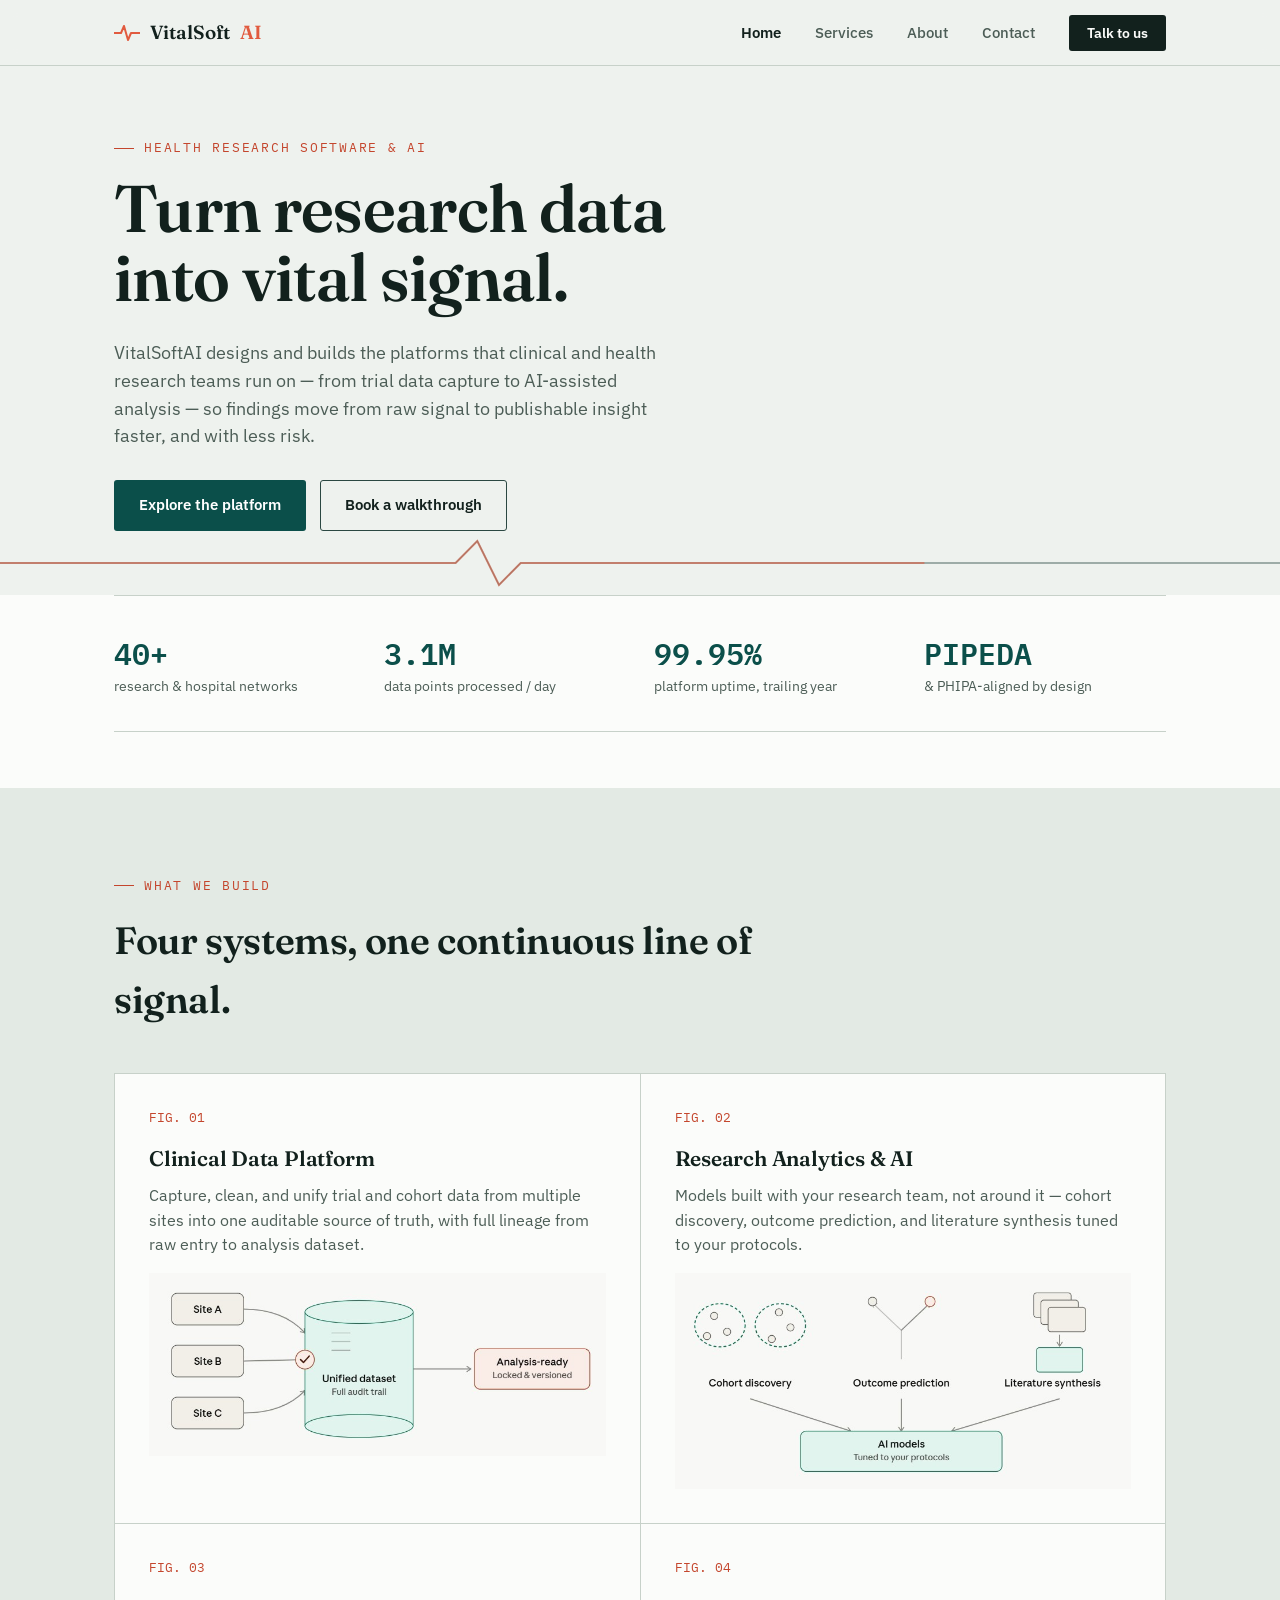
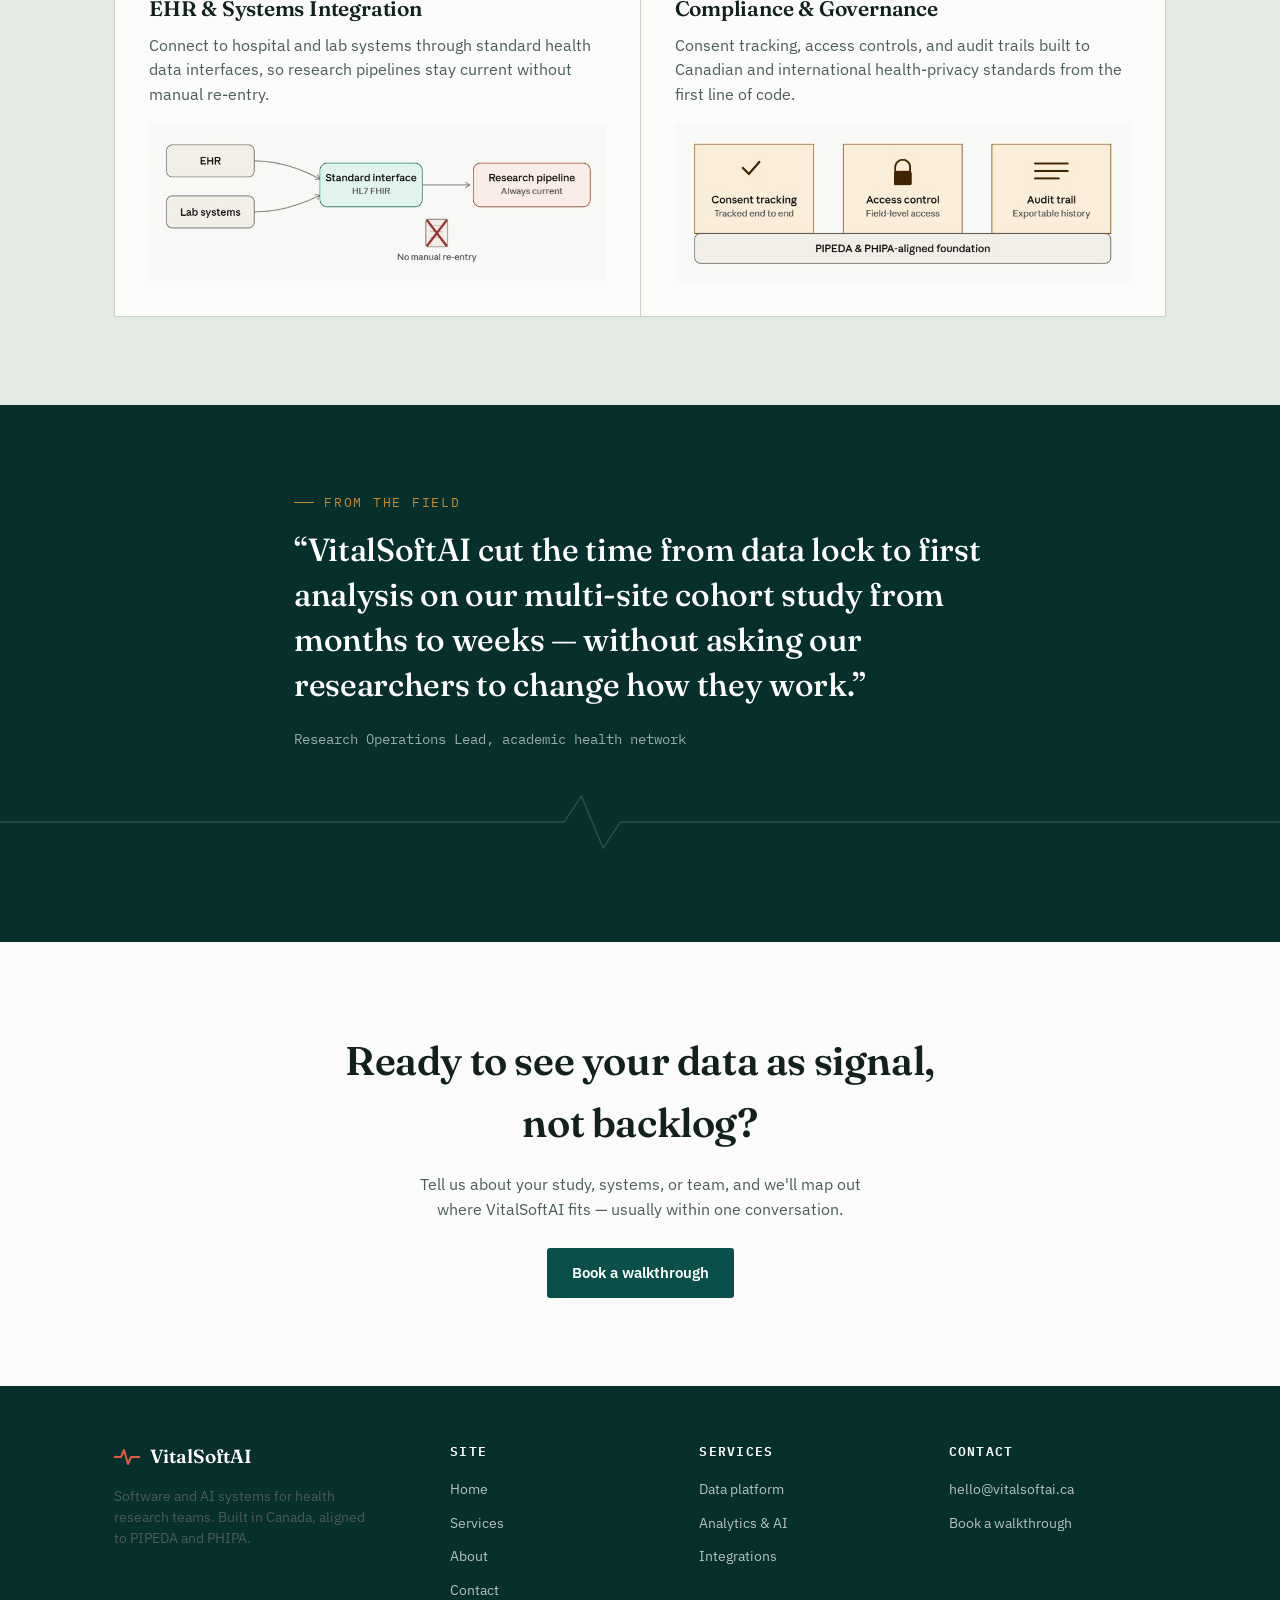
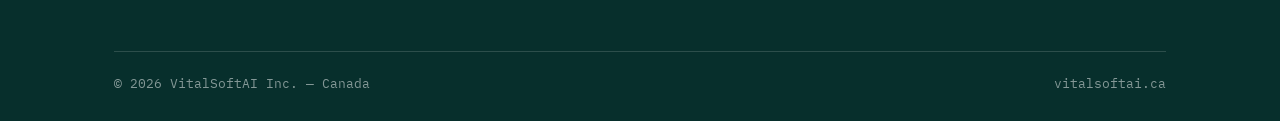
==== commit f3d8bf5c: "simple images" ====
--- a/public/index.html
+++ b/public/index.html
@@ -1,350 +1,199 @@
 <!DOCTYPE html>
 <html lang="en">
 <head>
-    <meta charset="UTF-8" />
-    <meta name="viewport" content="width=device-width, initial-scale=1.0" />
-    <title>VitalSoftAI — Software for Health Research</title>
-    <meta name="description" content="VitalSoftAI builds data platforms, AI analytics, and compliant software for clinical and health research teams." />
-    <link rel="preconnect" href="https://fonts.googleapis.com" />
-    <link href="https://fonts.googleapis.com/css2?family=Fraunces:opsz,wght@9..144,400;9..144,500;9..144,600;9..144,700&family=IBM+Plex+Sans:wght@400;500;600;700&family=IBM+Plex+Mono:wght@400;500;600&display=swap" rel="stylesheet" />
-    <link rel="stylesheet" href="style.css" />
+<meta charset="UTF-8">
+<meta name="viewport" content="width=device-width, initial-scale=1.0">
+<title>VitalSoftAI — Software for Health Research</title>
+<meta name="description" content="VitalSoftAI builds data platforms, AI analytics, and compliant software for clinical and health research teams.">
+<link rel="preconnect" href="https://fonts.googleapis.com">
+<link href="https://fonts.googleapis.com/css2?family=Fraunces:opsz,wght@9..144,400;9..144,500;9..144,600;9..144,700&family=IBM+Plex+Sans:wght@400;500;600;700&family=IBM+Plex+Mono:wght@400;500;600&display=swap" rel="stylesheet">
+<link rel="stylesheet" href="style.css">
 </head>
 <body>
 
-    <!-- ====== NAV ====== -->
-    <nav class="site-nav" id="siteNav">
-        <div class="wrap">
-            <a href="index.html" class="brand">
-                <svg class="pulse-mark" viewBox="0 0 28 18" aria-hidden="true">
-                    <path d="M0 9 H7 L10 2 L14 16 L17 9 H28" />
-                    <circle class="pulse-dot" cx="14" cy="9" r="1.6" />
-                </svg>
-                VitalSoft<span>AI</span>
-            </a>
-            <ul class="nav-links" id="navLinks">
-                <li><a href="index.html" class="active">Home</a></li>
-                <li><a href="services.html">Services</a></li>
-                <li><a href="about.html">About</a></li>
-                <li><a href="contact.html">Contact</a></li>
-                <li><a href="contact.html" class="nav-cta">Talk to us</a></li>
-            </ul>
-            <button class="nav-toggle" id="navToggle" aria-label="Toggle menu">
-                <span></span><span></span><span></span>
-            </button>
-        </div>
-    </nav>
+<nav class="site-nav">
+  <div class="wrap">
+    <a href="index.html" class="brand">
+      <svg class="pulse-mark" viewBox="0 0 26 16"><path d="M0 8 H7 L10 1 L14 15 L17 8 H26"/></svg>
+      VitalSoft<span style="color:var(--coral)">AI</span>
+    </a>
+    <ul class="nav-links">
+      <li><a href="index.html" class="active">Home</a></li>
+      <li><a href="services.html">Services</a></li>
+      <li><a href="about.html">About</a></li>
+      <li><a href="contact.html">Contact</a></li>
+      <li><a href="contact.html" class="nav-cta">Talk to us</a></li>
+    </ul>
+    <button class="nav-toggle" aria-label="Toggle menu"><span></span><span></span><span></span></button>
+  </div>
+</nav>
 
-    <!-- ====== HERO ====== -->
-    <header class="hero">
-        <div class="wrap">
-            <div class="hero-content">
-                <div class="hero-text">
-                    <p class="eyebrow">Health research software &amp; AI</p>
-                    <h1>
-                        Turn research data into<br />
-                        <span class="highlight">vital signal.</span>
-                    </h1>
-                    <p>
-                        VitalSoftAI designs and builds the platforms that clinical and health research
-                        teams run on — from trial data capture to AI-assisted analysis — so findings
-                        move from raw signal to publishable insight faster, and with less risk.
-                    </p>
-                    <div class="hero-actions">
-                        <a href="services.html" class="btn btn-primary">
-                            Explore the platform
-                            <span class="icon-arrow">→</span>
-                        </a>
-                        <a href="contact.html" class="btn btn-ghost">Book a walkthrough</a>
-                    </div>
-                </div>
-                <div class="hero-visual">
-                    <div class="viz-wrap">
-                        <!-- Animated waveform visualization -->
-                        <svg viewBox="0 0 400 280" fill="none" xmlns="http://www.w3.org/2000/svg">
-                            <defs>
-                                <linearGradient id="waveGrad" x1="0" y1="0" x2="0" y2="1">
-                                    <stop offset="0%" stop-color="#0B4F4A" stop-opacity="0.12"/>
-                                    <stop offset="100%" stop-color="#0B4F4A" stop-opacity="0.02"/>
-                                </linearGradient>
-                                <linearGradient id="waveGrad2" x1="0" y1="0" x2="0" y2="1">
-                                    <stop offset="0%" stop-color="#E15B3F" stop-opacity="0.15"/>
-                                    <stop offset="100%" stop-color="#E15B3F" stop-opacity="0.02"/>
-                                </linearGradient>
-                            </defs>
-                            <!-- Grid lines -->
-                            <g opacity="0.06">
-                                <line x1="0" y1="70" x2="400" y2="70" stroke="#0B4F4A" stroke-width="0.5"/>
-                                <line x1="0" y1="140" x2="400" y2="140" stroke="#0B4F4A" stroke-width="0.5"/>
-                                <line x1="0" y1="210" x2="400" y2="210" stroke="#0B4F4A" stroke-width="0.5"/>
-                                <line x1="80" y1="0" x2="80" y2="280" stroke="#0B4F4A" stroke-width="0.5"/>
-                                <line x1="200" y1="0" x2="200" y2="280" stroke="#0B4F4A" stroke-width="0.5"/>
-                                <line x1="320" y1="0" x2="320" y2="280" stroke="#0B4F4A" stroke-width="0.5"/>
-                            </g>
-                            <!-- Signal wave 1 (teal) -->
-                            <path d="M0 140 C20 140, 30 80, 50 80 C70 80, 80 180, 100 180 C120 180, 130 60, 150 60 C170 60, 180 200, 200 200 C220 200, 230 90, 250 90 C270 90, 280 170, 300 170 C320 170, 330 100, 350 100 C370 100, 380 140, 400 140"
-                            stroke="#0B4F4A" stroke-width="2.5" stroke-linecap="round" stroke-linejoin="round" opacity="0.35"/>
-                            <!-- Signal wave 2 (coral - animated) -->
-                            <path d="M0 140 C20 140, 30 80, 50 80 C70 80, 80 180, 100 180 C120 180, 130 60, 150 60 C170 60, 180 200, 200 200 C220 200, 230 90, 250 90 C270 90, 280 170, 300 170 C320 170, 330 100, 350 100 C370 100, 380 140, 400 140"
-                            stroke="#E15B3F" stroke-width="2.8" stroke-linecap="round" stroke-linejoin="round"
-                            stroke-dasharray="800" stroke-dashoffset="800" opacity="0.8">
-                            <animate attributeName="stroke-dashoffset" from="800" to="0" dur="3s" fill="freeze" begin="0.3s"/>
-                        </path>
-                        <!-- Heart-rate blip -->
-                        <path d="M160 140 L180 140 L185 100 L195 180 L200 140 L220 140"
-                        stroke="#C98A2E" stroke-width="2.5" stroke-linecap="round" stroke-linejoin="round" opacity="0.6">
-                        <animate attributeName="opacity" values="0.3;0.8;0.3" dur="2.4s" repeatCount="indefinite"/>
-                    </path>
-                    <!-- Data points -->
-                    <circle cx="50" cy="80" r="4" fill="#0B4F4A" opacity="0.3">
-                        <animate attributeName="r" values="3;5;3" dur="2s" repeatCount="indefinite"/>
-                    </circle>
-                    <circle cx="150" cy="60" r="4" fill="#0B4F4A" opacity="0.3">
-                        <animate attributeName="r" values="3;5;3" dur="2.2s" repeatCount="indefinite" begin="0.4s"/>
-                    </circle>
-                    <circle cx="250" cy="90" r="4" fill="#0B4F4A" opacity="0.3">
-                        <animate attributeName="r" values="3;5;3" dur="1.8s" repeatCount="indefinite" begin="0.8s"/>
-                    </circle>
-                    <circle cx="350" cy="100" r="4" fill="#0B4F4A" opacity="0.3">
-                        <animate attributeName="r" values="3;5;3" dur="2.6s" repeatCount="indefinite" begin="1.2s"/>
-                    </circle>
-                    <!-- Floating annotation -->
-                    <rect x="260" y="38" width="72" height="20" rx="6" fill="rgba(255,255,255,0.70)" stroke="rgba(199,209,201,0.3)" stroke-width="0.5"/>
-                    <text x="268" y="53" font-family="'IBM Plex Mono', monospace" font-size="8" fill="#0B4F4A" font-weight="500">SIGNAL</text>
-                </svg>
-                <div class="float-dot"></div>
-                <div class="float-dot"></div>
-                <div class="float-dot"></div>
-            </div>
-        </div>
+<!-- HERO -->
+<header>
+  <div class="wrap" style="padding-top:72px;">
+    <p class="eyebrow">Health research software &amp; AI</p>
+    <h1 style="font-size:clamp(38px,6vw,66px); max-width:15ch; line-height:1.05;">
+      Turn research data into vital signal.
+    </h1>
+    <p style="font-size:18px; max-width:52ch; margin-top:20px;">
+      VitalSoftAI designs and builds the platforms that clinical and health research
+      teams run on — from trial data capture to AI-assisted analysis — so findings
+      move from raw signal to publishable insight faster, and with less risk.
+    </p>
+    <div style="display:flex; gap:14px; margin-top:30px; flex-wrap:wrap;">
+      <a href="services.html" class="btn btn-primary">Explore the platform</a>
+      <a href="contact.html" class="btn btn-ghost">Book a walkthrough</a>
     </div>
-</div>
+  </div>
 
-<!-- Trace divider -->
-<svg class="trace" viewBox="0 0 1180 64" preserveAspectRatio="none" aria-hidden="true">
+  <svg class="trace" viewBox="0 0 1180 64" preserveAspectRatio="none" aria-hidden="true">
     <path d="M0 32 H420 L440 10 L460 54 L480 32 H1180" />
     <path class="draw" d="M0 32 H420 L440 10 L460 54 L480 32 H1180" />
-</svg>
+  </svg>
 </header>
 
-<!-- ====== PROOF STRIP ====== -->
-<section class="section-tight" style="padding-top:0; background:var(--panel);">
-    <div class="wrap">
-        <div class="proof-strip">
-            <div class="proof-grid">
-                <div class="proof-item">
-                    <div class="icon-wrap">
-                        <svg viewBox="0 0 24 24"><path d="M4 8H20M4 16H20M8 4V8M16 4V8M4 20H20C21.1046 20 22 19.1046 22 18V6C22 4.89543 21.1046 4 20 4H4C2.89543 4 2 4.89543 2 6V18C2 19.1046 2.89543 20 4 20Z" stroke="currentColor" stroke-width="1.8" stroke-linecap="round"/></svg>
-                    </div>
-                    <span class="number">40+</span>
-                    <span class="label">research &amp; hospital networks</span>
-                </div>
-                <div class="proof-item">
-                    <div class="icon-wrap">
-                        <svg viewBox="0 0 24 24"><path d="M3 12H7L10 5L14 19L17 12H21" stroke="currentColor" stroke-width="1.8" stroke-linecap="round" stroke-linejoin="round"/></svg>
-                    </div>
-                    <span class="number">3.1M</span>
-                    <span class="label">data points processed / day</span>
-                </div>
-                <div class="proof-item">
-                    <div class="icon-wrap">
-                        <svg viewBox="0 0 24 24"><circle cx="12" cy="12" r="10" stroke="currentColor" stroke-width="1.8"/><path d="M12 6V12L15 15" stroke="currentColor" stroke-width="1.8" stroke-linecap="round"/></svg>
-                    </div>
-                    <span class="number">99.95%</span>
-                    <span class="label">platform uptime, trailing year</span>
-                </div>
-                <div class="proof-item">
-                    <div class="icon-wrap">
-                        <svg viewBox="0 0 24 24"><path d="M12 22C17.5228 22 22 17.5228 22 12C22 6.47715 17.5228 2 12 2C6.47715 2 2 6.47715 2 12C2 17.5228 6.47715 22 12 22Z" stroke="currentColor" stroke-width="1.8"/><path d="M8 12L11 15L16 9" stroke="currentColor" stroke-width="1.8" stroke-linecap="round" stroke-linejoin="round"/></svg>
-                    </div>
-                    <span class="number">PIPEDA</span>
-                    <span class="label">&amp; PHIPA-aligned by design</span>
-                </div>
-            </div>
-        </div>
+<!-- PROOF STRIP -->
+<section class="section-tight panel-bg" style="padding-top:0;">
+  <div class="wrap">
+    <div style="display:grid; grid-template-columns:repeat(4,1fr); gap:28px; border-top:1px solid var(--line); border-bottom:1px solid var(--line); padding:34px 0;">
+      <div>
+        <div style="font-family:var(--f-mono); font-size:30px; font-weight:600; color:var(--teal);">40+</div>
+        <div style="font-size:13.5px; color:var(--ink-soft);">research &amp; hospital networks</div>
+      </div>
+      <div>
+        <div style="font-family:var(--f-mono); font-size:30px; font-weight:600; color:var(--teal);">3.1M</div>
+        <div style="font-size:13.5px; color:var(--ink-soft);">data points processed / day</div>
+      </div>
+      <div>
+        <div style="font-family:var(--f-mono); font-size:30px; font-weight:600; color:var(--teal);">99.95%</div>
+        <div style="font-size:13.5px; color:var(--ink-soft);">platform uptime, trailing year</div>
+      </div>
+      <div>
+        <div style="font-family:var(--f-mono); font-size:30px; font-weight:600; color:var(--teal);">PIPEDA</div>
+        <div style="font-size:13.5px; color:var(--ink-soft);">&amp; PHIPA-aligned by design</div>
+      </div>
     </div>
+  </div>
 </section>
 
-<!-- ====== PILLARS ====== -->
+<!-- PILLARS -->
 <section class="alt-bg">
-    <div class="wrap">
-        <p class="eyebrow">What we build</p>
-        <h2 style="max-width:26ch;">Four systems, one continuous line of signal.</h2>
+  <div class="wrap">
+    <p class="eyebrow">What we build</p>
+    <h2 style="font-size:clamp(26px,3.4vw,38px); max-width:26ch;">Four systems, one continuous line of signal.</h2>
 
-        <div class="pillars-grid reveal">
-            <!-- Card 1 -->
-            <div class="pillar-card reveal reveal-delay-1">
-                <div class="fig">
-                    <span>FIG. 01</span>
-                    <span class="line"></span>
-                </div>
-                <h3>Clinical Data Platform</h3>
-                <p>Capture, clean, and unify trial and cohort data from multiple sites into one auditable source of truth.</p>
-                <img src="./images/01.jpg" alt="">
-            </div>
+    <div class="reveal" style="display:grid; grid-template-columns:repeat(2,1fr); gap:1px; background:var(--line); margin-top:44px; border:1px solid var(--line);">
 
-            <!-- Card 2 -->
-            <div class="pillar-card reveal reveal-delay-2">
-                <div class="fig">
-                    <span>FIG. 02</span>
-                    <span class="line"></span>
-                </div>
-                <h3>Research Analytics &amp; AI</h3>
-                <p>Models built with your research team — cohort discovery, outcome prediction, and literature synthesis tuned to your protocols.</p>
-                <img src="./images/02.jpg" alt="">
-            </div>
+      <div style="background:var(--panel); padding:34px;">
+        <div style="font-family:var(--f-mono); font-size:12.5px; color:var(--coral-deep); margin-bottom:14px;">FIG. 01</div>
+        <h3 style="font-size:21px;">Clinical Data Platform</h3>
+        <p>Capture, clean, and unify trial and cohort data from multiple sites into one
+        auditable source of truth, with full lineage from raw entry to analysis dataset.</p>
+        <img src="./images/01.jpg">
+      </div>
 
-            <!-- Card 3 -->
-            <div class="pillar-card reveal reveal-delay-3">
-                <div class="fig">
-                    <span>FIG. 03</span>
-                    <span class="line"></span>
-                </div>
-                <h3>EHR &amp; Systems Integration</h3>
-                <p>Connect to hospital and lab systems through standard health data interfaces, so research pipelines stay current.</p>
-                <img src="./images/03.jpg" alt="">
-            </div>
+      <div style="background:var(--panel); padding:34px;">
+        <div style="font-family:var(--f-mono); font-size:12.5px; color:var(--coral-deep); margin-bottom:14px;">FIG. 02</div>
+        <h3 style="font-size:21px;">Research Analytics &amp; AI</h3>
+        <p>Models built with your research team, not around it — cohort discovery,
+        outcome prediction, and literature synthesis tuned to your protocols.</p>
+        <img src="./images/02.jpg">
+      </div>
 
-            <!-- Card 4 -->
-            <div class="pillar-card reveal reveal-delay-4">
-                <div class="fig">
-                    <span>FIG. 04</span>
-                    <span class="line"></span>
-                </div>
-                <h3>Compliance &amp; Governance</h3>
-                <p>Consent tracking, access controls, and audit trails built to Canadian and international health-privacy standards.</p>
-                <img src="./images/04.jpg" alt="">
-            </div>
-        </div>
+      <div style="background:var(--panel); padding:34px;">
+        <div style="font-family:var(--f-mono); font-size:12.5px; color:var(--coral-deep); margin-bottom:14px;">FIG. 03</div>
+        <h3 style="font-size:21px;">EHR &amp; Systems Integration</h3>
+        <p>Connect to hospital and lab systems through standard health data
+        interfaces, so research pipelines stay current without manual re-entry.</p>
+        <img src="./images/03.jpg">
+      </div>
+
+      <div style="background:var(--panel); padding:34px;">
+        <div style="font-family:var(--f-mono); font-size:12.5px; color:var(--coral-deep); margin-bottom:14px;">FIG. 04</div>
+        <h3 style="font-size:21px;">Compliance &amp; Governance</h3>
+        <p>Consent tracking, access controls, and audit trails built to Canadian
+        and international health-privacy standards from the first line of code.</p>
+        <img src="./images/04.jpg">
+      </div>
+
     </div>
+  </div>
 </section>
 
-<!-- ====== QUOTE / DARK BAND ====== -->
-<section class="dark quote-band">
-    <div class="wrap" style="max-width:820px;">
-        <span class="quote-mark">"</span>
-        <blockquote>
-            VitalSoftAI cut the time from data lock to first analysis on our multi-site
-            cohort study from months to weeks — without asking our researchers to
-            change how they work.
-        </blockquote>
-        <div class="attribution">
-            Research Operations Lead, academic health network
-            <span class="role">— multi‑site cohort study</span>
-        </div>
-    </div>
-    <svg class="trace on-dark" viewBox="0 0 1180 64" preserveAspectRatio="none" style="margin-top:40px;" aria-hidden="true">
-        <path d="M0 32 H520 L536 6 L556 58 L572 32 H1180" />
-        <path class="draw" d="M0 32 H520 L536 6 L556 58 L572 32 H1180" />
-    </svg>
+<!-- QUOTE / DARK BAND -->
+<section class="dark">
+  <div class="wrap" style="max-width:820px;">
+    <p class="eyebrow">From the field</p>
+    <h2 style="font-size:clamp(24px,3vw,32px); font-weight:500; line-height:1.4;">
+      “VitalSoftAI cut the time from data lock to first analysis on our multi-site
+      cohort study from months to weeks — without asking our researchers to
+      change how they work.”
+    </h2>
+    <p style="margin-top:22px; color:rgba(255,255,255,0.6); font-family:var(--f-mono); font-size:13.5px;">
+      Research Operations Lead, academic health network
+    </p>
+  </div>
+  <svg class="trace on-dark" viewBox="0 0 1180 64" preserveAspectRatio="none" style="margin-top:40px;" aria-hidden="true">
+    <path d="M0 32 H520 L536 6 L556 58 L572 32 H1180" />
+  </svg>
 </section>
 
-<!-- ====== CTA ====== -->
-<section class="panel-bg cta-section">
-    <div class="glow-ring"></div>
-    <div class="wrap">
-        <h2>Ready to see your data as signal, not backlog?</h2>
-        <p>
-            Tell us about your study, systems, or team, and we'll map out where
-            VitalSoftAI fits — usually within one conversation.
-        </p>
-        <a href="contact.html" class="btn btn-primary">
-            Book a walkthrough
-            <span class="icon-arrow">→</span>
-        </a>
-    </div>
+<!-- CTA -->
+<section class="panel-bg" style="text-align:center;">
+  <div class="wrap">
+    <h2 style="font-size:clamp(26px,3.6vw,40px); max-width:22ch; margin:0 auto 18px;">
+      Ready to see your data as signal, not backlog?
+    </h2>
+    <p style="max-width:46ch; margin:0 auto 26px;">
+      Tell us about your study, systems, or team, and we'll map out where
+      VitalSoftAI fits — usually within one conversation.
+    </p>
+    <a href="contact.html" class="btn btn-primary">Book a walkthrough</a>
+  </div>
 </section>
 
-<!-- ====== FOOTER ====== -->
 <footer>
-    <div class="wrap">
-        <div class="foot-grid">
-            <div class="foot-brand">
-                <a href="index.html" class="brand">
-                    <svg class="pulse-mark" viewBox="0 0 28 18" aria-hidden="true">
-                        <path d="M0 9 H7 L10 2 L14 16 L17 9 H28" />
-                        <circle class="pulse-dot" cx="14" cy="9" r="1.6" />
-                    </svg>
-                    VitalSoft<span>AI</span>
-                </a>
-                <p>Software and AI systems for health research teams. Built in Canada, aligned to PIPEDA and PHIPA.</p>
-            </div>
-            <div>
-                <h4>Site</h4>
-                <ul>
-                    <li><a href="index.html">Home</a></li>
-                    <li><a href="services.html">Services</a></li>
-                    <li><a href="about.html">About</a></li>
-                    <li><a href="contact.html">Contact</a></li>
-                </ul>
-            </div>
-            <div>
-                <h4>Services</h4>
-                <ul>
-                    <li><a href="services.html">Data platform</a></li>
-                    <li><a href="services.html">Analytics &amp; AI</a></li>
-                    <li><a href="services.html">Integrations</a></li>
-                </ul>
-            </div>
-            <div>
-                <h4>Contact</h4>
-                <ul>
-                    <li><a href="mailto:hello@vitalsoftai.ca">hello@vitalsoftai.ca</a></li>
-                    <li><a href="contact.html">Book a walkthrough</a></li>
-                </ul>
-            </div>
-        </div>
-        <div class="foot-bottom">
-            <span>© 2026 VitalSoftAI Inc. — Canada</span>
-            <span>vitalsoftai.ca</span>
-        </div>
+  <div class="wrap">
+    <div class="foot-grid">
+      <div>
+        <a href="index.html" class="brand" style="margin-bottom:14px; display:flex;">
+          <svg class="pulse-mark" viewBox="0 0 26 16"><path d="M0 8 H7 L10 1 L14 15 L17 8 H26" stroke="rgba(255,255,255,0.75)"/></svg>
+          VitalSoftAI
+        </a>
+        <p style="font-size:13.5px; max-width:32ch;">Software and AI systems for health research teams. Built in Canada, aligned to PIPEDA and PHIPA.</p>
+      </div>
+      <div>
+        <h4>Site</h4>
+        <ul>
+          <li><a href="index.html">Home</a></li>
+          <li><a href="services.html">Services</a></li>
+          <li><a href="about.html">About</a></li>
+          <li><a href="contact.html">Contact</a></li>
+        </ul>
+      </div>
+      <div>
+        <h4>Services</h4>
+        <ul>
+          <li><a href="services.html">Data platform</a></li>
+          <li><a href="services.html">Analytics &amp; AI</a></li>
+          <li><a href="services.html">Integrations</a></li>
+        </ul>
+      </div>
+      <div>
+        <h4>Contact</h4>
+        <ul>
+          <li><a href="mailto:hello@vitalsoftai.ca">hello@vitalsoftai.ca</a></li>
+          <li><a href="contact.html">Book a walkthrough</a></li>
+        </ul>
+      </div>
     </div>
+    <div class="foot-bottom">
+      <span>© 2026 VitalSoftAI Inc. — Canada</span>
+      <span>vitalsoftai.ca</span>
+    </div>
+  </div>
 </footer>
 
-<script>
-    // Mobile nav toggle
-    const toggle = document.getElementById('navToggle');
-    const links = document.getElementById('navLinks');
-    if (toggle && links) {
-        toggle.addEventListener('click', () => {
-            const isOpen = links.classList.toggle('open');
-            toggle.classList.toggle('open');
-            toggle.setAttribute('aria-expanded', isOpen);
-        });
-        links.querySelectorAll('a').forEach(link => {
-            link.addEventListener('click', () => {
-                links.classList.remove('open');
-                toggle.classList.remove('open');
-                toggle.setAttribute('aria-expanded', 'false');
-            });
-        });
-    }
-
-    // Nav shadow on scroll
-    const nav = document.getElementById('siteNav');
-    window.addEventListener('scroll', () => {
-        if (window.scrollY > 20) {
-            nav.classList.add('scrolled');
-        } else {
-            nav.classList.remove('scrolled');
-        }
-    });
-
-    // Reveal on scroll
-    const reveals = document.querySelectorAll('.reveal');
-    if (reveals.length && 'IntersectionObserver' in window) {
-        const observer = new IntersectionObserver((entries) => {
-            entries.forEach(entry => {
-                if (entry.isIntersecting) {
-                    entry.target.classList.add('in');
-                    observer.unobserve(entry.target);
-                }
-            });
-        }, { threshold: 0.15, rootMargin: '0px 0px -40px 0px' });
-        reveals.forEach(el => observer.observe(el));
-    } else {
-        reveals.forEach(el => el.classList.add('in'));
-    }
-</script>
-
+<script src="main.js"></script>
 </body>
-</html>+</html>
--- a/public/style.css
+++ b/public/style.css
@@ -1,35 +1,25 @@
 /* ======================================================
-   VitalSoftAI — Design Tokens (Enhanced)
+   VitalSoftAI — Design Tokens
+   Concept: the vital-sign waveform as structural signature.
+   Health research produces signal — this site reads like one.
    ====================================================== */
+
 :root {
   /* Color */
   --paper: #eef2ee;
   --paper-alt: #e3eae4;
   --panel: #fbfcfa;
-  --ink: #0f1e1a;
-  --ink-soft: #3d534a;
-  --ink-faint: #7a8f86;
+  --ink: #12211d;
+  --ink-soft: #4c5d56;
+  --ink-faint: #83938b;
   --teal: #0b4f4a;
-  --teal-deep: #062824;
+  --teal-deep: #072f2c;
   --teal-bright: #12746c;
-  --teal-glow: rgba(11, 79, 74, 0.12);
   --coral: #e15b3f;
   --coral-deep: #c4462d;
-  --coral-glow: rgba(225, 91, 63, 0.15);
   --gold: #c98a2e;
-  --gold-glow: rgba(201, 138, 46, 0.2);
   --line: #c7d1c9;
   --line-dark: #2b4842;
-
-  /* Gradients */
-  --grad-teal: linear-gradient(135deg, #0b4f4a 0%, #12746c 60%, #1a9a8f 100%);
-  --grad-coral: linear-gradient(135deg, #e15b3f 0%, #c4462d 100%);
-  --grad-hero: linear-gradient(170deg, #eef2ee 0%, #e3eae4 45%, #d5dfd6 100%);
-  --grad-card: linear-gradient(
-    145deg,
-    rgba(255, 255, 255, 0.95) 0%,
-    rgba(245, 248, 245, 0.8) 100%
-  );
 
   /* Type */
   --f-display: "Fraunces", serif;
@@ -39,33 +29,23 @@
   /* Layout */
   --maxw: 1180px;
   --pad: clamp(20px, 5vw, 64px);
-  --radius: 12px;
-  --radius-sm: 6px;
-  --shadow-card:
-    0 8px 32px rgba(11, 79, 74, 0.08), 0 2px 8px rgba(11, 79, 74, 0.04);
-  --shadow-hover:
-    0 16px 48px rgba(11, 79, 74, 0.14), 0 4px 16px rgba(11, 79, 74, 0.06);
-  --shadow-glow: 0 0 60px rgba(11, 79, 74, 0.06);
 }
 
 * {
   box-sizing: border-box;
-  margin: 0;
-  padding: 0;
 }
 html {
   scroll-behavior: smooth;
 }
 
 body {
+  margin: 0;
   background: var(--paper);
   color: var(--ink);
   font-family: var(--f-body);
   font-size: 16px;
-  line-height: 1.6;
+  line-height: 1.55;
   -webkit-font-smoothing: antialiased;
-  -moz-osx-font-smoothing: grayscale;
-  overflow-x: hidden;
 }
 
 img,
@@ -75,7 +55,6 @@
 }
 a {
   color: inherit;
-  text-decoration: none;
 }
 
 h1,
@@ -86,23 +65,12 @@
   color: var(--ink);
   margin: 0 0 0.4em;
   font-weight: 600;
-  letter-spacing: -0.015em;
-  line-height: 1.15;
-}
-h1 {
-  font-size: clamp(40px, 6.5vw, 72px);
-  font-weight: 700;
-}
-h2 {
-  font-size: clamp(28px, 3.6vw, 42px);
-}
-h3 {
-  font-size: clamp(20px, 1.6vw, 26px);
-}
+  letter-spacing: -0.01em;
+}
+
 p {
   margin: 0 0 1em;
   color: var(--ink-soft);
-  max-width: 60ch;
 }
 
 .wrap {
@@ -114,40 +82,30 @@
 
 .eyebrow {
   font-family: var(--f-mono);
-  font-size: 12px;
-  letter-spacing: 0.16em;
+  font-size: 12.5px;
+  letter-spacing: 0.14em;
   text-transform: uppercase;
   color: var(--coral-deep);
   display: flex;
   align-items: center;
   gap: 10px;
-  margin-bottom: 14px;
-  font-weight: 500;
+  margin-bottom: 16px;
 }
 .eyebrow::before {
   content: "";
-  width: 24px;
-  height: 2px;
+  width: 20px;
+  height: 1px;
   background: var(--coral-deep);
   display: inline-block;
-  border-radius: 2px;
-  flex-shrink: 0;
-}
-.eyebrow.light {
-  color: var(--gold);
-}
-.eyebrow.light::before {
-  background: var(--gold);
-}
-
-/* focus */
+}
+
+/* focus visibility */
 a:focus-visible,
 button:focus-visible,
 input:focus-visible,
 textarea:focus-visible {
   outline: 2px solid var(--teal-bright);
-  outline-offset: 4px;
-  border-radius: 4px;
+  outline-offset: 3px;
 }
 
 @media (prefers-reduced-motion: reduce) {
@@ -159,172 +117,97 @@
   }
 }
 
-/* ======================================================
-   NAV
-   ====================================================== */
+/* ---------------- Nav ---------------- */
 .site-nav {
   position: sticky;
   top: 0;
-  z-index: 100;
+  z-index: 50;
   background: rgba(238, 242, 238, 0.88);
-  backdrop-filter: blur(12px) saturate(1.2);
-  -webkit-backdrop-filter: blur(12px) saturate(1.2);
-  border-bottom: 1px solid rgba(199, 209, 201, 0.5);
-  transition: box-shadow 0.3s ease;
-}
-.site-nav.scrolled {
-  box-shadow: 0 4px 24px rgba(11, 79, 74, 0.06);
+  backdrop-filter: blur(8px);
+  border-bottom: 1px solid var(--line);
 }
 .site-nav .wrap {
   display: flex;
   align-items: center;
   justify-content: space-between;
-  padding-top: 14px;
-  padding-bottom: 14px;
+  padding-top: 18px;
+  padding-bottom: 18px;
 }
 .brand {
   display: flex;
   align-items: center;
   gap: 10px;
   font-family: var(--f-display);
-  font-weight: 700;
-  font-size: 20px;
+  font-weight: 600;
+  font-size: 19px;
   text-decoration: none;
   color: var(--ink);
-  letter-spacing: -0.02em;
 }
 .brand .pulse-mark {
-  width: 28px;
-  height: 18px;
-  flex-shrink: 0;
+  width: 26px;
+  height: 16px;
 }
 .brand .pulse-mark path {
   fill: none;
   stroke: var(--coral);
-  stroke-width: 2.2;
+  stroke-width: 2;
   stroke-linecap: round;
   stroke-linejoin: round;
 }
-.brand .pulse-mark .pulse-dot {
-  fill: var(--coral);
-  stroke: none;
-  r: 1.6;
-}
-.brand span {
-  color: var(--coral);
-}
-
 .nav-links {
   display: flex;
   align-items: center;
-  gap: 32px;
+  gap: 34px;
   list-style: none;
   margin: 0;
   padding: 0;
 }
 .nav-links a {
   text-decoration: none;
-  font-size: 14px;
+  font-size: 14.5px;
   color: var(--ink-soft);
   font-weight: 500;
-  transition:
-    color 0.2s ease,
-    transform 0.2s ease;
-  position: relative;
-}
-.nav-links a::after {
-  content: "";
-  position: absolute;
-  bottom: -4px;
-  left: 0;
-  width: 0;
-  height: 2px;
-  background: var(--teal);
-  transition: width 0.3s ease;
-  border-radius: 2px;
-}
-.nav-links a:hover::after,
-.nav-links a.active::after {
-  width: 100%;
-}
-.nav-links a:hover {
-  color: var(--ink);
+  transition: color 0.15s ease;
+}
+.nav-links a:hover,
+.nav-links a.active {
+  color: var(--teal);
 }
 .nav-links a.active {
   color: var(--ink);
   font-weight: 600;
 }
 .nav-cta {
-  background: var(--grad-teal);
-  color: #fff !important;
-  padding: 10px 22px;
-  border-radius: 50px;
-  font-size: 13.5px !important;
+  background: var(--ink);
+  color: var(--panel) !important;
+  padding: 9px 18px;
+  border-radius: 3px;
+  font-size: 14px !important;
   font-weight: 600 !important;
-  transition:
-    transform 0.2s ease,
-    box-shadow 0.3s ease !important;
-  box-shadow: 0 4px 16px rgba(11, 79, 74, 0.2);
-}
-.nav-cta::after {
-  display: none !important;
 }
 .nav-cta:hover {
-  transform: translateY(-2px);
-  box-shadow: 0 8px 28px rgba(11, 79, 74, 0.3) !important;
-  color: #fff !important;
-}
-
+  background: var(--teal);
+  color: var(--panel) !important;
+}
 .nav-toggle {
   display: none;
-  background: none;
-  border: none;
-  cursor: pointer;
-  width: 30px;
-  height: 24px;
-  position: relative;
-  flex-direction: column;
-  justify-content: space-between;
-  padding: 0;
-}
-.nav-toggle span {
-  display: block;
-  height: 2.5px;
-  background: var(--ink);
-  border-radius: 4px;
-  transition: all 0.25s ease;
-  transform-origin: center;
-}
-.nav-toggle.open span:nth-child(1) {
-  transform: translateY(10px) rotate(45deg);
-}
-.nav-toggle.open span:nth-child(2) {
-  opacity: 0;
-  transform: scaleX(0);
-}
-.nav-toggle.open span:nth-child(3) {
-  transform: translateY(-10px) rotate(-45deg);
 }
 
 @media (max-width: 820px) {
   .nav-links {
     position: fixed;
-    inset: 68px 0 auto 0;
+    inset: 64px 0 auto 0;
     background: var(--panel);
     flex-direction: column;
-    align-items: stretch;
+    align-items: flex-start;
     gap: 0;
-    padding: 0;
     border-bottom: 1px solid var(--line);
-    transform: translateY(-12px);
+    transform: translateY(-8px);
     opacity: 0;
     pointer-events: none;
     transition:
-      opacity 0.25s ease,
-      transform 0.25s ease;
-    box-shadow: 0 24px 48px rgba(11, 79, 74, 0.08);
-    border-radius: 0 0 12px 12px;
-    overflow: hidden;
+      opacity 0.18s ease,
+      transform 0.18s ease;
   }
   .nav-links.open {
     transform: translateY(0);
@@ -335,237 +218,79 @@
     width: 100%;
     border-top: 1px solid var(--line);
   }
-  .nav-links li:first-child {
-    border-top: none;
-  }
   .nav-links a {
     display: block;
     padding: 16px var(--pad);
-    font-size: 15px;
-  }
-  .nav-links a::after {
-    display: none;
-  }
-  .nav-cta {
-    margin: 12px var(--pad);
-    text-align: center;
-    border-radius: 50px;
   }
   .nav-toggle {
-    display: flex;
-  }
-}
-
-/* ======================================================
-   HERO
-   ====================================================== */
-.hero {
-  position: relative;
-  padding: 40px 0 20px;
-  background: var(--grad-hero);
-  overflow: hidden;
-  isolation: isolate;
-}
-.hero::before {
-  content: "";
-  position: absolute;
-  inset: 0;
-  background: radial-gradient(
-    ellipse 80% 60% at 80% 20%,
-    rgba(11, 79, 74, 0.04) 0%,
-    transparent 70%
-  );
-  pointer-events: none;
-  z-index: 0;
-}
-.hero .wrap {
-  position: relative;
-  z-index: 1;
-}
-.hero-content {
-  display: grid;
-  grid-template-columns: 1fr 1fr;
-  gap: 48px;
-  align-items: center;
-  padding: 20px 0 40px;
-}
-.hero-text .eyebrow {
-  margin-bottom: 12px;
-}
-.hero-text h1 {
-  max-width: 14ch;
-  line-height: 1.05;
-  margin-bottom: 20px;
-}
-.hero-text h1 .highlight {
-  background: linear-gradient(135deg, var(--teal), var(--teal-bright));
-  -webkit-background-clip: text;
-  -webkit-text-fill-color: transparent;
-  background-clip: text;
-}
-.hero-text p {
-  font-size: 18px;
-  max-width: 48ch;
-  margin-bottom: 28px;
-  color: var(--ink-soft);
-}
-.hero-actions {
-  display: flex;
-  gap: 14px;
-  flex-wrap: wrap;
-}
-
-/* Hero visual */
-.hero-visual {
-  display: flex;
-  align-items: center;
-  justify-content: center;
-  position: relative;
-}
-.hero-visual .viz-wrap {
-  width: 100%;
-  max-width: 480px;
-  aspect-ratio: 1 / 0.9;
-  position: relative;
-  background: rgba(255, 255, 255, 0.3);
-  backdrop-filter: blur(2px);
-  border-radius: var(--radius);
-  border: 1px solid rgba(199, 209, 201, 0.3);
-  padding: 16px;
-  box-shadow: var(--shadow-glow);
-}
-.hero-visual .viz-wrap svg {
-  width: 100%;
-  height: 100%;
-}
-
-/* Floating elements */
-.float-dot {
-  position: absolute;
-  border-radius: 50%;
-  background: var(--teal-glow);
-  pointer-events: none;
-  animation: float 6s ease-in-out infinite alternate;
-}
-.float-dot:nth-child(1) {
-  width: 80px;
-  height: 80px;
-  top: -20px;
-  right: -10px;
-  background: var(--coral-glow);
-  animation-delay: 0s;
-}
-.float-dot:nth-child(2) {
-  width: 120px;
-  height: 120px;
-  bottom: -40px;
-  left: -30px;
-  background: var(--teal-glow);
-  animation-delay: 2s;
-}
-.float-dot:nth-child(3) {
-  width: 60px;
-  height: 60px;
-  top: 40%;
-  right: -20px;
-  background: var(--gold-glow);
-  animation-delay: 4s;
-}
-
-@keyframes float {
-  0% {
-    transform: translate(0, 0) scale(1);
-  }
-  100% {
-    transform: translate(12px, -18px) scale(1.08);
-  }
-}
-
-/* Trace / waveform divider */
+    display: block;
+    background: none;
+    border: none;
+    cursor: pointer;
+    width: 32px;
+    height: 24px;
+    position: relative;
+  }
+  .nav-toggle span {
+    position: absolute;
+    left: 0;
+    right: 0;
+    height: 2px;
+    background: var(--ink);
+    transition:
+      transform 0.2s ease,
+      opacity 0.2s ease;
+  }
+  .nav-toggle span:nth-child(1) {
+    top: 2px;
+  }
+  .nav-toggle span:nth-child(2) {
+    top: 11px;
+  }
+  .nav-toggle span:nth-child(3) {
+    top: 20px;
+  }
+  .nav-toggle.open span:nth-child(1) {
+    transform: translateY(9px) rotate(45deg);
+  }
+  .nav-toggle.open span:nth-child(2) {
+    opacity: 0;
+  }
+  .nav-toggle.open span:nth-child(3) {
+    transform: translateY(-9px) rotate(-45deg);
+  }
+}
+
+/* ---------------- Waveform divider (signature element) ---------------- */
 .trace {
   width: 100%;
   height: 64px;
   display: block;
   overflow: visible;
-  margin-top: -4px;
-  position: relative;
-  z-index: 2;
 }
 .trace path {
   fill: none;
   stroke: var(--line-dark);
-  stroke-width: 1.2;
-  opacity: 0.35;
+  stroke-width: 1.4;
+  opacity: 0.55;
+}
+.trace.on-dark path {
+  stroke: rgba(255, 255, 255, 0.28);
 }
 .trace .draw {
   stroke: var(--coral);
-  stroke-width: 2.4;
+  stroke-width: 2;
   stroke-dasharray: 900;
   stroke-dashoffset: 900;
-  animation: drawTrace 2.8s ease forwards 0.4s;
-  opacity: 0.85;
-}
-.trace.on-dark path {
-  stroke: rgba(255, 255, 255, 0.2);
-}
-.trace.on-dark .draw {
-  stroke: var(--gold);
-  opacity: 0.7;
-}
-@keyframes drawTrace {
+  animation: draw 2.6s ease forwards 0.2s;
+}
+@keyframes draw {
   to {
     stroke-dashoffset: 0;
   }
 }
 
-@media (max-width: 900px) {
-  .hero-content {
-    grid-template-columns: 1fr;
-    gap: 32px;
-    padding: 10px 0 30px;
-  }
-  .hero-visual {
-    order: -1;
-  }
-  .hero-visual .viz-wrap {
-    max-width: 100%;
-    aspect-ratio: 1 / 0.7;
-  }
-  .hero-text h1 {
-    max-width: 100%;
-  }
-  .hero-text p {
-    max-width: 100%;
-    font-size: 17px;
-  }
-  .float-dot {
-    display: none;
-  }
-}
-@media (max-width: 480px) {
-  .hero {
-    padding: 16px 0 0;
-  }
-  .hero-visual .viz-wrap {
-    aspect-ratio: 1 / 0.6;
-    padding: 10px;
-  }
-  .hero-text p {
-    font-size: 15px;
-  }
-  .hero-actions {
-    flex-direction: column;
-    align-items: stretch;
-  }
-  .hero-actions .btn {
-    text-align: center;
-    justify-content: center;
-  }
-}
-
-/* ======================================================
-   BUTTONS
-   ====================================================== */
+/* ---------------- Buttons ---------------- */
 .btn {
   display: inline-flex;
   align-items: center;
@@ -573,62 +298,41 @@
   font-family: var(--f-body);
   font-weight: 600;
   font-size: 14.5px;
-  padding: 13px 28px;
-  border-radius: 50px;
+  padding: 13px 24px;
+  border-radius: 3px;
   text-decoration: none;
-  border: none;
+  border: 1px solid transparent;
   cursor: pointer;
-  transition: all 0.25s ease;
-  position: relative;
-  overflow: hidden;
+  transition: all 0.15s ease;
 }
 .btn-primary {
-  background: var(--grad-teal);
-  color: #fff;
-  box-shadow: 0 4px 20px rgba(11, 79, 74, 0.25);
+  background: var(--teal);
+  color: #fff;
 }
 .btn-primary:hover {
-  transform: translateY(-2px);
-  box-shadow: 0 8px 32px rgba(11, 79, 74, 0.35);
-}
-.btn-primary:active {
-  transform: translateY(0);
+  background: var(--teal-deep);
 }
 .btn-ghost {
   background: transparent;
   color: var(--ink);
-  border: 1.5px solid var(--line-dark);
+  border-color: var(--line-dark);
 }
 .btn-ghost:hover {
   border-color: var(--ink);
-  background: rgba(11, 79, 74, 0.04);
 }
 .btn-on-dark.btn-ghost {
   color: #fff;
-  border-color: rgba(255, 255, 255, 0.35);
+  border-color: rgba(255, 255, 255, 0.4);
 }
 .btn-on-dark.btn-ghost:hover {
   border-color: #fff;
-  background: rgba(255, 255, 255, 0.06);
-}
-.btn .icon-arrow {
-  display: inline-block;
-  transition: transform 0.25s ease;
-}
-.btn:hover .icon-arrow {
-  transform: translateX(4px);
-}
-
-/* ======================================================
-   SECTIONS
-   ====================================================== */
+}
+
+/* ---------------- Sections generic ---------------- */
 section {
-  padding: 80px 0;
+  padding: 88px 0;
 }
 .section-tight {
-  padding: 40px 0;
-}
-.section-sm {
   padding: 56px 0;
 }
 .dark {
@@ -656,300 +360,40 @@
 .alt-bg {
   background: var(--paper-alt);
 }
-.gradient-bg {
-  background: linear-gradient(170deg, var(--panel) 0%, var(--paper-alt) 100%);
-}
-
-/* ======================================================
-   PROOF STRIP
-   ====================================================== */
-.proof-strip {
-  border-top: 1px solid var(--line);
-  border-bottom: 1px solid var(--line);
-  padding: 32px 0;
-  background: var(--panel);
-}
-.proof-grid {
-  display: grid;
-  grid-template-columns: repeat(4, 1fr);
-  gap: 24px;
-}
-.proof-item {
-  text-align: center;
-  padding: 8px 12px;
-}
-.proof-item .number {
-  font-family: var(--f-mono);
-  font-size: 32px;
-  font-weight: 600;
-  color: var(--teal);
-  letter-spacing: -0.02em;
-  display: block;
-  line-height: 1.2;
-}
-.proof-item .label {
-  font-size: 13px;
-  color: var(--ink-soft);
-  margin-top: 4px;
-  font-weight: 450;
-}
-.proof-item .icon-wrap {
-  display: inline-flex;
-  align-items: center;
-  justify-content: center;
-  width: 36px;
-  height: 36px;
-  border-radius: 50%;
-  background: var(--teal-glow);
-  margin-bottom: 6px;
-}
-.proof-item .icon-wrap svg {
-  width: 20px;
-  height: 20px;
-  stroke: var(--teal);
-  stroke-width: 1.8;
-  fill: none;
-}
-
-@media (max-width: 760px) {
-  .proof-grid {
-    grid-template-columns: repeat(2, 1fr);
-    gap: 16px;
-  }
-  .proof-item .number {
-    font-size: 26px;
-  }
-}
-@media (max-width: 420px) {
-  .proof-grid {
-    grid-template-columns: 1fr 1fr;
-    gap: 12px;
-  }
-  .proof-item {
-    padding: 4px 8px;
-  }
-  .proof-item .number {
-    font-size: 22px;
-  }
-  .proof-item .label {
-    font-size: 11.5px;
-  }
-  .proof-item .icon-wrap {
-    width: 28px;
-    height: 28px;
-  }
-  .proof-item .icon-wrap svg {
-    width: 16px;
-    height: 16px;
-  }
-}
-
-/* ======================================================
-   PILLARS / CARDS
-   ====================================================== */
-.pillars-grid {
-  display: grid;
-  grid-template-columns: repeat(2, 1fr);
-  gap: 1px;
-  background: var(--line);
-  border: 1px solid var(--line);
-  border-radius: var(--radius);
-  overflow: hidden;
-  margin-top: 40px;
-}
-.pillar-card {
-  background: var(--grad-card);
-  padding: 32px 28px 28px;
+
+/* ---------------- Reveal on scroll ---------------- */
+.reveal {
+  opacity: 0;
+  transform: translateY(14px);
   transition:
-    background 0.3s ease,
-    transform 0.3s ease;
-  position: relative;
-  cursor: default;
-}
-.pillar-card:hover {
-  background: #ffffff;
-  z-index: 2;
-}
-.pillar-card .fig {
-  font-family: var(--f-mono);
-  font-size: 12px;
-  font-weight: 500;
-  color: var(--coral-deep);
-  letter-spacing: 0.06em;
-  margin-bottom: 12px;
-  display: flex;
-  align-items: center;
-  gap: 8px;
-}
-.pillar-card .fig .line {
-  flex: 1;
-  height: 1px;
-  background: var(--line);
-}
-.pillar-card h3 {
-  font-size: 20px;
-  margin-bottom: 8px;
-}
-.pillar-card p {
-  font-size: 14.5px;
-  margin-bottom: 16px;
-  color: var(--ink-soft);
-}
-.pillar-card .viz-svg {
-  width: 100%;
-  max-height: 120px;
-  object-fit: contain;
-  margin-top: 4px;
-  border-radius: var(--radius-sm);
-  background: rgba(255, 255, 255, 0.4);
-  padding: 8px;
-}
-.pillar-card .viz-svg svg {
-  width: 100%;
-  height: auto;
-  max-height: 100px;
-}
-.pillar-card .tag {
-  display: inline-block;
-  font-family: var(--f-mono);
-  font-size: 10.5px;
-  text-transform: uppercase;
-  letter-spacing: 0.08em;
-  color: var(--teal);
-  background: var(--teal-glow);
-  padding: 3px 12px;
-  border-radius: 50px;
-  margin-top: 4px;
-}
-
-@media (max-width: 820px) {
-  .pillars-grid {
-    grid-template-columns: 1fr;
-    border-radius: var(--radius);
-  }
-  .pillar-card {
-    padding: 24px 20px;
-  }
-  .pillar-card .viz-svg {
-    max-height: 80px;
-  }
-}
-
-/* ======================================================
-   QUOTE / DARK BAND
-   ====================================================== */
-.quote-band {
-  position: relative;
-  overflow: hidden;
-}
-.quote-band::after {
-  content: "";
-  position: absolute;
-  inset: 0;
-  background: radial-gradient(
-    ellipse 60% 50% at 30% 50%,
-    rgba(201, 138, 46, 0.06) 0%,
-    transparent 70%
-  );
-  pointer-events: none;
-}
-.quote-band .wrap {
-  position: relative;
-  z-index: 1;
-}
-.quote-mark {
-  font-family: var(--f-display);
-  font-size: 60px;
-  line-height: 1;
-  color: var(--gold);
-  opacity: 0.3;
-  margin-bottom: -16px;
-  display: block;
-}
-.quote-band blockquote {
-  font-family: var(--f-display);
-  font-size: clamp(22px, 3vw, 34px);
-  font-weight: 500;
-  line-height: 1.4;
-  color: #fff;
-  max-width: 48ch;
-  margin: 0;
-}
-.quote-band .attribution {
-  margin-top: 20px;
-  color: rgba(255, 255, 255, 0.55);
-  font-family: var(--f-mono);
-  font-size: 13px;
-  letter-spacing: 0.02em;
-}
-.quote-band .attribution .role {
-  color: rgba(255, 255, 255, 0.4);
-  font-weight: 400;
-}
-
-/* ======================================================
-   CTA
-   ====================================================== */
-.cta-section {
-  text-align: center;
-  position: relative;
-  overflow: hidden;
-}
-.cta-section .glow-ring {
-  position: absolute;
-  width: 500px;
-  height: 500px;
-  border-radius: 50%;
-  background: radial-gradient(
-    circle,
-    rgba(11, 79, 74, 0.04) 0%,
-    transparent 70%
-  );
-  top: 50%;
-  left: 50%;
-  transform: translate(-50%, -50%);
-  pointer-events: none;
-}
-.cta-section h2 {
-  max-width: 20ch;
-  margin: 0 auto 14px;
-}
-.cta-section p {
-  max-width: 46ch;
-  margin: 0 auto 28px;
-  font-size: 17px;
-}
-
-/* ======================================================
-   FOOTER
-   ====================================================== */
+    opacity 0.5s ease,
+    transform 0.5s ease;
+}
+.reveal.in {
+  opacity: 1;
+  transform: translateY(0);
+}
+
+/* ---------------- Footer ---------------- */
 footer {
   background: var(--teal-deep);
   color: rgba(255, 255, 255, 0.75);
-  padding: 52px 0 24px;
-  border-top: 1px solid rgba(255, 255, 255, 0.04);
-}
-.foot-grid {
+  padding: 56px 0 28px;
+}
+footer .foot-grid {
   display: grid;
-  grid-template-columns: 1.6fr 1fr 1fr 1fr;
-  gap: 40px;
-  margin-bottom: 36px;
-}
-.foot-brand p {
-  font-size: 13.5px;
-  max-width: 32ch;
-  color: rgba(255, 255, 255, 0.55);
-  margin-top: 10px;
+  grid-template-columns: 1.4fr 1fr 1fr 1fr;
+  gap: 32px;
+  margin-bottom: 40px;
 }
 footer h4 {
   color: #fff;
   font-family: var(--f-mono);
-  font-size: 12px;
-  letter-spacing: 0.12em;
+  font-size: 12.5px;
+  letter-spacing: 0.1em;
   text-transform: uppercase;
   margin-bottom: 14px;
   font-weight: 600;
-  opacity: 0.7;
 }
 footer ul {
   list-style: none;
@@ -957,114 +401,56 @@
   padding: 0;
 }
 footer li {
-  margin-bottom: 8px;
+  margin-bottom: 9px;
 }
 footer a {
   text-decoration: none;
-  color: rgba(255, 255, 255, 0.6);
+  color: rgba(255, 255, 255, 0.7);
   font-size: 14px;
-  transition: color 0.2s ease;
 }
 footer a:hover {
   color: #fff;
 }
 footer .brand {
   color: #fff;
-  font-size: 19px;
-}
-footer .brand .pulse-mark path {
-  stroke: rgba(255, 255, 255, 0.6);
-}
-.foot-bottom {
-  border-top: 1px solid rgba(255, 255, 255, 0.08);
-  padding-top: 20px;
+}
+footer .foot-bottom {
+  border-top: 1px solid rgba(255, 255, 255, 0.15);
+  padding-top: 22px;
   display: flex;
   justify-content: space-between;
   flex-wrap: wrap;
   gap: 10px;
-  font-size: 12px;
+  font-size: 12.5px;
   font-family: var(--f-mono);
-  color: rgba(255, 255, 255, 0.35);
-}
-.foot-bottom span {
-  opacity: 0.8;
-}
-
+  color: rgba(255, 255, 255, 0.5);
+}
 @media (max-width: 760px) {
-  .foot-grid {
+  footer .foot-grid {
     grid-template-columns: 1fr 1fr;
-    gap: 28px;
-  }
-  .foot-brand {
-    grid-column: 1 / -1;
-  }
-}
-@media (max-width: 440px) {
-  .foot-grid {
-    grid-template-columns: 1fr;
-    gap: 24px;
-  }
-  .foot-brand {
-    grid-column: 1;
-  }
-  .foot-bottom {
-    flex-direction: column;
-    align-items: center;
-    text-align: center;
-  }
-}
-
-/* ======================================================
-   REVEAL ON SCROLL
-   ====================================================== */
-.reveal {
-  opacity: 0;
-  transform: translateY(20px);
-  transition:
-    opacity 0.7s ease,
-    transform 0.7s ease;
-}
-.reveal.in {
-  opacity: 1;
-  transform: translateY(0);
-}
-.reveal-delay-1 {
-  transition-delay: 0.1s;
-}
-.reveal-delay-2 {
-  transition-delay: 0.2s;
-}
-.reveal-delay-3 {
-  transition-delay: 0.3s;
-}
-.reveal-delay-4 {
-  transition-delay: 0.4s;
-}
-
-/* Utility */
-.text-center {
-  text-align: center;
-}
-.mt-8 {
-  margin-top: 8px;
-}
-.mt-16 {
-  margin-top: 16px;
-}
-.mt-24 {
-  margin-top: 24px;
-}
-.gap-8 {
-  gap: 8px;
-}
-.gap-12 {
-  gap: 12px;
-}
-.flex-wrap {
-  flex-wrap: wrap;
-}
-.flex-center {
-  display: flex;
-  align-items: center;
-  justify-content: center;
-}
+  }
+}
+
+/* ---------------- Responsive overrides for inline grids ---------------- */
+@media (max-width: 900px) {
+  section .wrap > div[style*="grid-template-columns:1fr 1fr"],
+  section .wrap > div[style*="grid-template-columns:1.15fr 1fr"],
+  section .wrap > div[style*="grid-template-columns:1fr 1.15fr"],
+  section .wrap > div[style*="grid-template-columns:1.3fr 1fr"],
+  section .wrap > div[style*="grid-template-columns:repeat(4,1fr)"],
+  section .wrap > div[style*="grid-template-columns:repeat(3,1fr)"],
+  section .wrap > div[style*="grid-template-columns:repeat(2,1fr)"] {
+    grid-template-columns: 1fr !important;
+  }
+  section .wrap > div[style*="order:2"] {
+    order: 1 !important;
+  }
+  section .wrap > div[style*="order:1"] {
+    order: 2 !important;
+  }
+}
+@media (max-width: 620px) {
+  h1 {
+    font-size: clamp(30px, 9vw, 40px) !important;
+  }
+}
